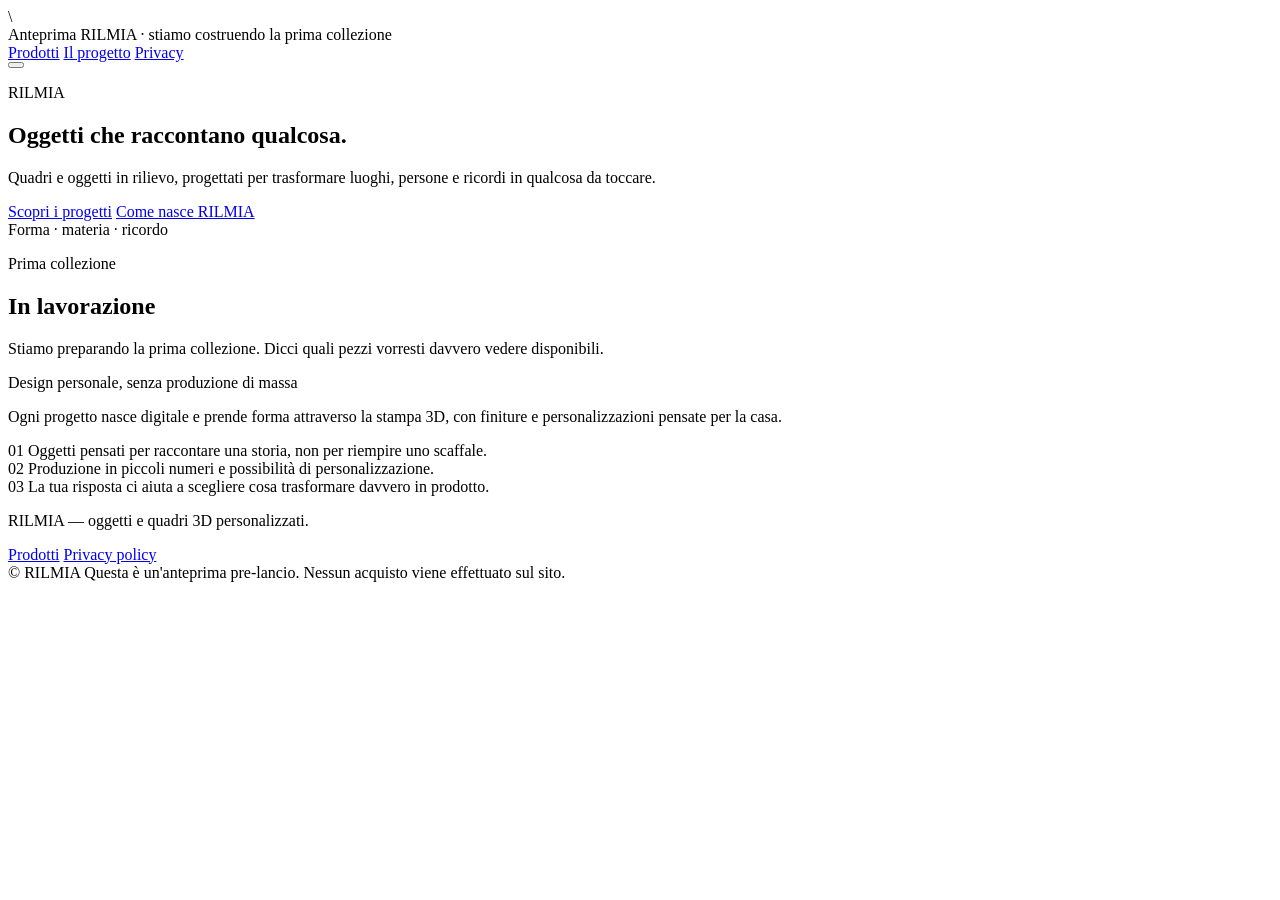
==== index.html @ 9c1d5484 "Add files via upload" ====
\
<!doctype html>
<html lang="it">
<head>
  <meta charset="utf-8">
  <meta name="viewport" content="width=device-width, initial-scale=1">
  <meta name="description" content="RILMIA crea quadri e oggetti 3D personalizzati per trasformare luoghi, persone e ricordi in forme da vivere.">
  <meta name="theme-color" content="#f4f1ec">
  <link rel="icon" type="image/png" href="assets/img/favicon.png">

  <title>RILMIA — Oggetti che raccontano qualcosa</title>

  <link rel="stylesheet" href="assets/css/style.css">
  <script src="assets/js/config.js" defer></script>
  <script src="assets/js/api.js" defer></script>
  <script src="assets/js/common.js" defer></script>
  <script src="assets/js/analytics.js" defer></script>
  <script src="assets/js/home.js" defer></script>
</head>
<body>
  <div class="announcement">
    Anteprima RILMIA · stiamo costruendo la prima collezione
  </div>

  <header class="site-header">
    <div class="site-header__inner">
      <a class="brand-link" href="index.html" aria-label="RILMIA, home"><span class="brand-lockup" aria-label="RILMIA">
          <span class="brand-symbol" aria-hidden="true"></span>
          <span class="brand-wordmark" aria-hidden="true"></span>
        </span></a>

      <nav class="desktop-nav" aria-label="Navigazione principale">
        <a href="#prodotti">Prodotti</a>
        <a href="#manifesto">Il progetto</a>
        <a href="privacy.html">Privacy</a>
      </nav>

      <button class="menu-toggle" type="button" data-menu-toggle
              aria-expanded="false" aria-label="Apri menu">
        <span></span>
      </button>
    </div>
  </header>

  <nav class="mobile-nav" data-mobile-nav hidden aria-label="Navigazione mobile">
    <div class="mobile-nav__inner">
      <a href="#prodotti">Prodotti</a>
      <a href="#manifesto">Il progetto</a>
      <a href="privacy.html">Privacy</a>
    </div>
  </nav>

  <main>
    <section class="hero">
      <div class="hero__grid">
        <div class="hero__copy">
          <p class="eyebrow" data-home-hero-eyebrow>RILMIA</p>
          <h1 data-home-hero-title>Oggetti che raccontano qualcosa.</h1>
          <p data-home-hero-text>
            Quadri e oggetti in rilievo, progettati per trasformare luoghi,
            persone e ricordi in qualcosa da toccare.
          </p>

          <div class="hero__actions">
            <a class="button button--dark" href="#prodotti">Scopri i progetti</a>
            <a class="button button--soft" href="#manifesto">Come nasce RILMIA</a>
          </div>
        </div>

        <div class="hero-art" aria-label="Identità visiva RILMIA">
          <div class="hero-brand" aria-label="Logo RILMIA">
            <span class="hero-brand__symbol brand-symbol" aria-hidden="true"></span>
            <span class="hero-brand__wordmark brand-wordmark" aria-hidden="true"></span>
          </div>
          <div class="hero-art__relief" aria-hidden="true">
            <span></span><span></span><span></span>
          </div>
          <span class="hero-art__tag">Forma · materia · ricordo</span>
        </div>
      </div>
    </section>

    <section class="section section--surface" id="prodotti">
      <div class="section-heading">
        <div>
          <p class="eyebrow">Prima collezione</p>
          <h2 data-home-products-title>In lavorazione</h2>
        </div>
        <p data-home-products-text>
          Stiamo preparando la prima collezione. Dicci quali pezzi vorresti
          davvero vedere disponibili.
        </p>
      </div>

      <div class="loading-grid" data-products-loading aria-label="Caricamento prodotti">
        <div class="skeleton"></div>
        <div class="skeleton"></div>
        <div class="skeleton"></div>
      </div>

      <div class="product-grid" data-products-grid></div>

      <div class="empty-state" data-products-empty hidden>
        <strong>I primi pezzi stanno prendendo forma.</strong>
        <span>Presto troverai qui i progetti RILMIA da valutare.</span>
      </div>
    </section>

    <section class="section" id="manifesto">
      <div class="about-grid">
        <div class="about-grid__lead">
          <p data-home-about-title>Design personale, senza produzione di massa</p>
        </div>

        <div class="about-grid__body">
          <p data-home-about-text>
            Ogni progetto nasce digitale e prende forma attraverso la stampa 3D,
            con finiture e personalizzazioni pensate per la casa.
          </p>

          <div class="about-points">
            <div class="about-point">
              <span class="about-point__number">01</span>
              <span>Oggetti pensati per raccontare una storia, non per riempire uno scaffale.</span>
            </div>
            <div class="about-point">
              <span class="about-point__number">02</span>
              <span>Produzione in piccoli numeri e possibilità di personalizzazione.</span>
            </div>
            <div class="about-point">
              <span class="about-point__number">03</span>
              <span>La tua risposta ci aiuta a scegliere cosa trasformare davvero in prodotto.</span>
            </div>
          </div>
        </div>
      </div>
    </section>
  </main>

  <footer class="site-footer">
    <div class="site-footer__grid">
      <div>
        <a class="brand-link" href="index.html"><span class="brand-lockup" aria-label="RILMIA">
          <span class="brand-symbol" aria-hidden="true"></span>
          <span class="brand-wordmark" aria-hidden="true"></span>
        </span></a>
        <p class="site-footer__text" data-home-footer-text>
          RILMIA — oggetti e quadri 3D personalizzati.
        </p>
      </div>

      <div class="footer-links">
        <a href="#prodotti">Prodotti</a>
        <a href="privacy.html">Privacy policy</a>
      </div>
    </div>

    <div class="footer-bottom">
      <span>© <span data-current-year></span> RILMIA</span>
      <span>Questa è un'anteprima pre-lancio. Nessun acquisto viene effettuato sul sito.</span>
    </div>
  </footer>

  <noscript>
    <div style="padding:20px;text-align:center">
      Per visualizzare i prodotti RILMIA è necessario abilitare JavaScript.
    </div>
  </noscript>
</body>
</html>
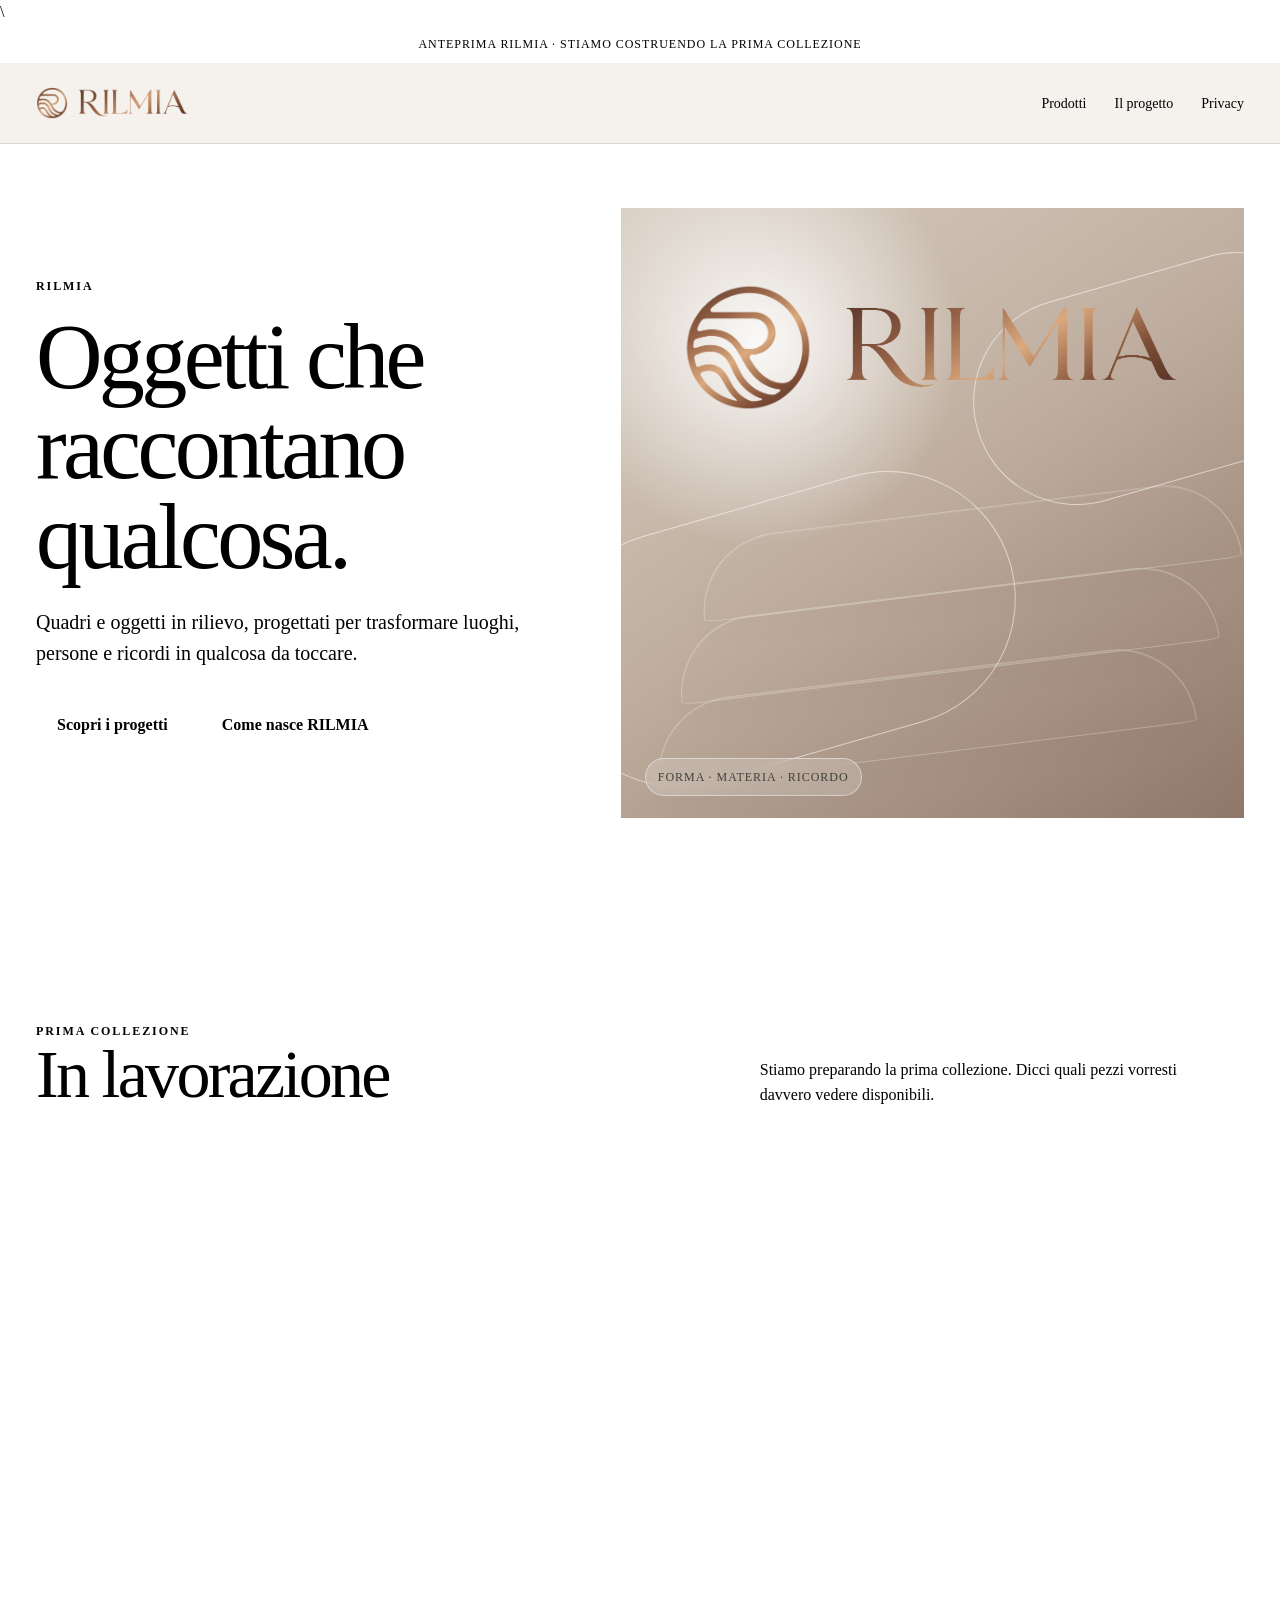
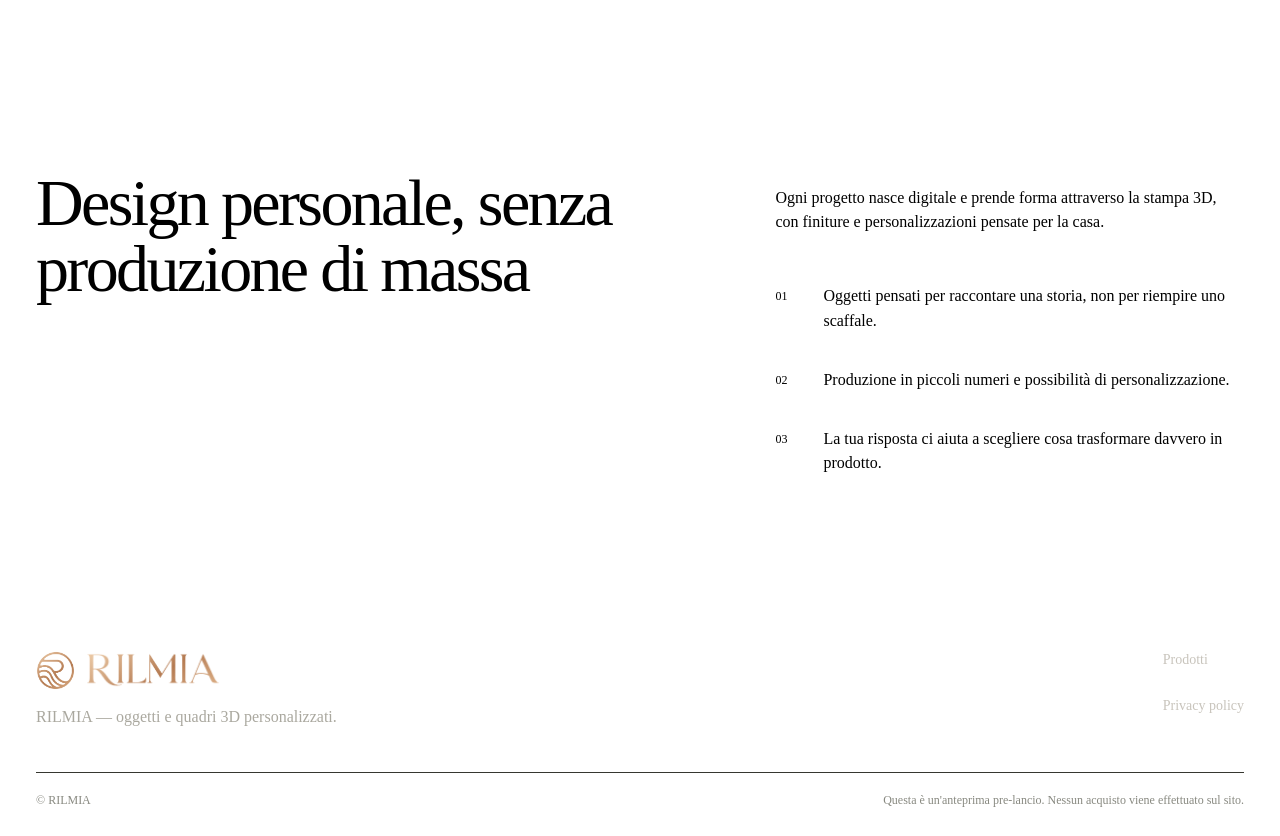
==== commit 129714b8: "Add files via upload" ====
--- a/index.html
+++ b/index.html
@@ -6,16 +6,16 @@
   <meta name="viewport" content="width=device-width, initial-scale=1">
   <meta name="description" content="RILMIA crea quadri e oggetti 3D personalizzati per trasformare luoghi, persone e ricordi in forme da vivere.">
   <meta name="theme-color" content="#f4f1ec">
-  <link rel="icon" type="image/png" href="assets/img/favicon.png">
+  <link rel="icon" type="image/png" href="favicon.png">
 
   <title>RILMIA — Oggetti che raccontano qualcosa</title>
 
-  <link rel="stylesheet" href="assets/css/style.css">
-  <script src="assets/js/config.js" defer></script>
-  <script src="assets/js/api.js" defer></script>
-  <script src="assets/js/common.js" defer></script>
-  <script src="assets/js/analytics.js" defer></script>
-  <script src="assets/js/home.js" defer></script>
+  <link rel="stylesheet" href="style.css">
+  <script src="config.js" defer></script>
+  <script src="api.js" defer></script>
+  <script src="common.js" defer></script>
+  <script src="analytics.js" defer></script>
+  <script src="home.js" defer></script>
 </head>
 <body>
   <div class="announcement">
--- a/style.css
+++ b/style.css
@@ -0,0 +1,1240 @@
+\
+:root {
+  --paper: #f4f1ec;
+  --paper-2: #ebe5dc;
+  --surface: #fbfaf7;
+  --ink: #1f201d;
+  --muted: #72736c;
+  --line: #d7d0c6;
+  --accent: #9a725e;
+  --accent-deep: #765443;
+  --olive: #6e7465;
+  --white: #ffffff;
+  --danger: #8a403c;
+  --success: #526b55;
+  --radius-sm: 14px;
+  --radius-md: 24px;
+  --radius-lg: 36px;
+  --shadow: 0 18px 50px rgba(31, 32, 29, .07);
+  --content: min(1320px, calc(100vw - 36px));
+  --sans: "Avenir Next", "Segoe UI", Helvetica, Arial, sans-serif;
+  --serif: Iowan Old Style, Baskerville, "Times New Roman", serif;
+}
+
+*,
+*::before,
+*::after {
+  box-sizing: border-box;
+}
+
+html {
+  scroll-behavior: smooth;
+}
+
+body {
+  margin: 0;
+  background: var(--paper);
+  color: var(--ink);
+  font-family: var(--sans);
+  font-size: 16px;
+  line-height: 1.55;
+  -webkit-font-smoothing: antialiased;
+}
+
+body.modal-open,
+body.menu-open {
+  overflow: hidden;
+}
+
+img {
+  display: block;
+  max-width: 100%;
+}
+
+a {
+  color: inherit;
+  text-decoration: none;
+}
+
+button,
+input {
+  font: inherit;
+}
+
+button,
+a {
+  -webkit-tap-highlight-color: transparent;
+}
+
+button:focus-visible,
+a:focus-visible,
+input:focus-visible {
+  outline: 2px solid var(--accent);
+  outline-offset: 3px;
+}
+
+[hidden] {
+  display: none !important;
+}
+
+.site-shell {
+  width: var(--content);
+  margin-inline: auto;
+}
+
+.announcement {
+  padding: 10px 18px;
+  border-bottom: 1px solid var(--line);
+  text-align: center;
+  color: var(--muted);
+  font-size: 12px;
+  letter-spacing: .08em;
+  text-transform: uppercase;
+}
+
+.site-header {
+  position: relative;
+  z-index: 20;
+  border-bottom: 1px solid rgba(215, 208, 198, .78);
+  background: rgba(244, 241, 236, .9);
+  backdrop-filter: blur(14px);
+}
+
+.site-header__inner {
+  width: var(--content);
+  min-height: 72px;
+  margin: 0 auto;
+  display: flex;
+  align-items: center;
+  justify-content: space-between;
+  gap: 24px;
+}
+
+.wordmark {
+  font-size: 18px;
+  font-weight: 700;
+  letter-spacing: .34em;
+  line-height: 1;
+}
+
+.desktop-nav {
+  display: none;
+  align-items: center;
+  gap: 28px;
+  color: var(--muted);
+  font-size: 14px;
+}
+
+.desktop-nav a:hover {
+  color: var(--ink);
+}
+
+.menu-toggle {
+  width: 44px;
+  height: 44px;
+  padding: 0;
+  border: 0;
+  background: transparent;
+  display: grid;
+  place-items: center;
+  cursor: pointer;
+}
+
+.menu-toggle span,
+.menu-toggle::before,
+.menu-toggle::after {
+  content: "";
+  width: 21px;
+  height: 1.5px;
+  background: var(--ink);
+  display: block;
+  transition: transform .2s ease;
+}
+
+.menu-toggle span {
+  margin: 5px 0;
+}
+
+.mobile-nav {
+  position: fixed;
+  inset: 72px 0 0;
+  z-index: 30;
+  padding: 28px 18px;
+  background: var(--paper);
+  border-top: 1px solid var(--line);
+}
+
+.mobile-nav__inner {
+  display: grid;
+  gap: 4px;
+}
+
+.mobile-nav a {
+  padding: 16px 0;
+  border-bottom: 1px solid var(--line);
+  font-family: var(--serif);
+  font-size: 30px;
+}
+
+.hero {
+  padding: 42px 0 74px;
+}
+
+.hero__grid {
+  width: var(--content);
+  margin: 0 auto;
+  display: grid;
+  gap: 36px;
+}
+
+.eyebrow {
+  margin: 0 0 16px;
+  color: var(--accent-deep);
+  font-size: 12px;
+  font-weight: 700;
+  letter-spacing: .16em;
+  text-transform: uppercase;
+}
+
+.hero h1,
+.section-heading h2,
+.product-info h1,
+.legal-page h1,
+.result-card h1 {
+  margin: 0;
+  font-family: var(--serif);
+  font-weight: 400;
+  letter-spacing: -.04em;
+  line-height: .98;
+}
+
+.hero h1 {
+  max-width: 9.5ch;
+  font-size: clamp(54px, 16vw, 94px);
+}
+
+.hero__copy {
+  max-width: 620px;
+}
+
+.hero__copy > p:not(.eyebrow) {
+  max-width: 52ch;
+  margin: 24px 0 0;
+  color: var(--muted);
+  font-size: clamp(17px, 2vw, 20px);
+}
+
+.hero__actions {
+  margin-top: 32px;
+  display: flex;
+  flex-wrap: wrap;
+  gap: 12px;
+}
+
+.button {
+  min-height: 48px;
+  padding: 12px 21px;
+  border: 1px solid var(--ink);
+  border-radius: 999px;
+  display: inline-flex;
+  align-items: center;
+  justify-content: center;
+  gap: 8px;
+  background: transparent;
+  color: var(--ink);
+  font-weight: 650;
+  cursor: pointer;
+  transition:
+    transform .18s ease,
+    background .18s ease,
+    color .18s ease,
+    border-color .18s ease;
+}
+
+.button:hover {
+  transform: translateY(-1px);
+}
+
+.button--dark {
+  background: var(--ink);
+  color: var(--paper);
+}
+
+.button--dark:hover {
+  background: #34352f;
+}
+
+.button--soft {
+  border-color: var(--line);
+  background: rgba(255,255,255,.35);
+}
+
+.button[disabled] {
+  opacity: .55;
+  cursor: wait;
+  transform: none;
+}
+
+.hero-art {
+  min-height: 410px;
+  position: relative;
+  overflow: hidden;
+  border-radius: var(--radius-lg);
+  background:
+    radial-gradient(circle at 22% 22%, rgba(255,255,255,.92), transparent 30%),
+    linear-gradient(145deg, #d7cdc1 0%, #bfae9f 47%, #8f7769 100%);
+}
+
+.hero-art::before,
+.hero-art::after {
+  content: "";
+  position: absolute;
+  border: 1px solid rgba(255,255,255,.55);
+  border-radius: 999px;
+  transform: rotate(-16deg);
+}
+
+.hero-art::before {
+  width: 76%;
+  height: 42%;
+  left: -12%;
+  bottom: 10%;
+}
+
+.hero-art::after {
+  width: 60%;
+  height: 34%;
+  right: -16%;
+  top: 11%;
+}
+
+
+.hero-art__tag {
+  position: absolute;
+  left: 24px;
+  bottom: 22px;
+  padding: 9px 12px;
+  border: 1px solid rgba(255,255,255,.45);
+  border-radius: 999px;
+  background: rgba(255,255,255,.18);
+  backdrop-filter: blur(8px);
+  color: rgba(31,32,29,.78);
+  font-size: 12px;
+  letter-spacing: .08em;
+  text-transform: uppercase;
+}
+
+.section {
+  padding: 76px 0;
+}
+
+.section--surface {
+  background: var(--surface);
+}
+
+.section-heading {
+  width: var(--content);
+  margin: 0 auto 34px;
+  display: grid;
+  gap: 16px;
+}
+
+.section-heading h2 {
+  max-width: 11ch;
+  font-size: clamp(42px, 11vw, 68px);
+}
+
+.section-heading p {
+  max-width: 58ch;
+  margin: 0;
+  color: var(--muted);
+}
+
+.product-grid {
+  width: var(--content);
+  margin: 0 auto;
+  display: grid;
+  gap: 34px;
+}
+
+.product-card {
+  min-width: 0;
+}
+
+.product-card__media {
+  aspect-ratio: 4 / 5;
+  position: relative;
+  overflow: hidden;
+  border-radius: var(--radius-md);
+  display: block;
+  background: var(--paper-2);
+}
+
+.product-card__media img,
+.product-card__image {
+  width: 100%;
+  height: 100%;
+  object-fit: cover;
+  transition: transform .55s cubic-bezier(.2,.75,.25,1);
+}
+
+.product-card:hover .product-card__media img {
+  transform: scale(1.025);
+}
+
+.product-status {
+  position: absolute;
+  left: 14px;
+  top: 14px;
+  padding: 8px 11px;
+  border-radius: 999px;
+  background: rgba(251,250,247,.9);
+  backdrop-filter: blur(8px);
+  font-size: 11px;
+  font-weight: 700;
+  letter-spacing: .08em;
+  text-transform: uppercase;
+}
+
+.product-card__content {
+  padding-top: 18px;
+}
+
+.product-card__content h3 {
+  margin: 3px 0 0;
+  font-family: var(--serif);
+  font-size: 30px;
+  font-weight: 400;
+  letter-spacing: -.025em;
+}
+
+.product-card__eyebrow {
+  margin: 0;
+  color: var(--muted);
+  font-size: 12px;
+  letter-spacing: .08em;
+  text-transform: uppercase;
+}
+
+.product-card__meta {
+  margin-top: 13px;
+  padding-top: 13px;
+  border-top: 1px solid var(--line);
+  display: flex;
+  align-items: center;
+  justify-content: space-between;
+  gap: 15px;
+  color: var(--muted);
+  font-size: 13px;
+}
+
+.arrow-link {
+  flex: 0 0 auto;
+  width: 38px;
+  height: 38px;
+  display: grid;
+  place-items: center;
+  border: 1px solid var(--line);
+  border-radius: 50%;
+  color: var(--ink);
+}
+
+.image-placeholder {
+  width: 100%;
+  height: 100%;
+  min-height: 260px;
+  display: grid;
+  place-items: center;
+  background:
+    linear-gradient(135deg, rgba(255,255,255,.5), transparent 42%),
+    radial-gradient(circle at 70% 25%, #dbd0c6, transparent 32%),
+    #c8b8aa;
+  color: rgba(31,32,29,.72);
+}
+
+.image-placeholder span {
+  font-size: 14px;
+  font-weight: 700;
+  letter-spacing: .35em;
+}
+
+.loading-grid,
+.empty-state {
+  width: var(--content);
+  margin: 0 auto;
+}
+
+.loading-grid {
+  display: grid;
+  gap: 22px;
+}
+
+.skeleton {
+  min-height: 420px;
+  border-radius: var(--radius-md);
+  background:
+    linear-gradient(90deg,
+      rgba(255,255,255,.12),
+      rgba(255,255,255,.58),
+      rgba(255,255,255,.12)
+    ),
+    var(--paper-2);
+  background-size: 220% 100%;
+  animation: shimmer 1.7s infinite linear;
+}
+
+@keyframes shimmer {
+  to { background-position: -220% 0; }
+}
+
+.empty-state {
+  padding: 42px 0 10px;
+  border-top: 1px solid var(--line);
+}
+
+.empty-state strong {
+  display: block;
+  font-family: var(--serif);
+  font-size: 30px;
+  font-weight: 400;
+}
+
+.empty-state span {
+  color: var(--muted);
+}
+
+.about-grid {
+  width: var(--content);
+  margin: 0 auto;
+  display: grid;
+  gap: 28px;
+}
+
+.about-grid__lead {
+  font-family: var(--serif);
+  font-size: clamp(38px, 10vw, 66px);
+  letter-spacing: -.04em;
+  line-height: 1;
+}
+
+.about-grid__lead p {
+  margin: 0;
+}
+
+.about-grid__body {
+  max-width: 58ch;
+  color: var(--muted);
+}
+
+.about-points {
+  margin-top: 32px;
+  display: grid;
+  gap: 0;
+  border-top: 1px solid var(--line);
+}
+
+.about-point {
+  padding: 17px 0;
+  border-bottom: 1px solid var(--line);
+  display: grid;
+  grid-template-columns: 36px 1fr;
+  gap: 12px;
+}
+
+.about-point__number {
+  color: var(--accent-deep);
+  font-size: 12px;
+  padding-top: 3px;
+}
+
+.site-footer {
+  padding: 52px 0 26px;
+  background: var(--ink);
+  color: #e8e3db;
+}
+
+.site-footer__grid {
+  width: var(--content);
+  margin: 0 auto;
+  display: grid;
+  gap: 38px;
+}
+
+.site-footer .wordmark {
+  font-size: 21px;
+}
+
+.site-footer__text {
+  max-width: 40ch;
+  margin: 14px 0 0;
+  color: #aaa89f;
+}
+
+.footer-links {
+  display: grid;
+  gap: 10px;
+  color: #c8c4bc;
+  font-size: 14px;
+}
+
+.footer-bottom {
+  width: var(--content);
+  margin: 42px auto 0;
+  padding-top: 18px;
+  border-top: 1px solid #363730;
+  display: flex;
+  flex-wrap: wrap;
+  justify-content: space-between;
+  gap: 10px 20px;
+  color: #888980;
+  font-size: 12px;
+}
+
+/* PRODUCT PAGE */
+.product-page {
+  padding: 34px 0 80px;
+}
+
+.product-layout {
+  width: var(--content);
+  margin: 0 auto;
+  display: grid;
+  gap: 34px;
+}
+
+.product-gallery__main {
+  aspect-ratio: 1 / 1.14;
+  overflow: hidden;
+  border-radius: var(--radius-md);
+  background: var(--paper-2);
+}
+
+.product-gallery__main img,
+.product-gallery__main-image,
+.product-gallery__main-placeholder {
+  width: 100%;
+  height: 100%;
+  object-fit: cover;
+}
+
+.product-gallery__thumbs {
+  margin-top: 10px;
+  display: grid;
+  grid-template-columns: repeat(5, 1fr);
+  gap: 8px;
+}
+
+.gallery-thumb {
+  aspect-ratio: 1;
+  padding: 0;
+  overflow: hidden;
+  border: 1px solid transparent;
+  border-radius: 10px;
+  background: transparent;
+  opacity: .64;
+  cursor: pointer;
+}
+
+.gallery-thumb.is-active {
+  opacity: 1;
+  border-color: var(--ink);
+}
+
+.gallery-thumb img {
+  width: 100%;
+  height: 100%;
+  object-fit: cover;
+}
+
+.product-info {
+  align-self: start;
+}
+
+.product-info__status {
+  display: inline-flex;
+  margin-bottom: 18px;
+  padding: 7px 11px;
+  border: 1px solid var(--line);
+  border-radius: 999px;
+  color: var(--accent-deep);
+  font-size: 11px;
+  font-weight: 700;
+  letter-spacing: .08em;
+  text-transform: uppercase;
+}
+
+.product-info h1 {
+  font-size: clamp(50px, 14vw, 82px);
+}
+
+.product-info__subtitle {
+  max-width: 46ch;
+  margin: 20px 0 0;
+  color: var(--muted);
+  font-size: 18px;
+}
+
+.product-info__price {
+  margin: 30px 0 0;
+  font-size: 17px;
+  font-weight: 700;
+}
+
+.product-info__price small {
+  display: block;
+  color: var(--muted);
+  font-size: 11px;
+  font-weight: 500;
+  letter-spacing: .08em;
+  text-transform: uppercase;
+}
+
+.product-info__cta {
+  width: 100%;
+  margin-top: 26px;
+}
+
+.product-details {
+  margin-top: 36px;
+  border-top: 1px solid var(--line);
+}
+
+.product-detail-row {
+  padding: 17px 0;
+  border-bottom: 1px solid var(--line);
+  display: grid;
+  grid-template-columns: 120px 1fr;
+  gap: 14px;
+  font-size: 14px;
+}
+
+.product-detail-row dt {
+  color: var(--muted);
+}
+
+.product-detail-row dd {
+  margin: 0;
+}
+
+.product-story {
+  width: var(--content);
+  margin: 62px auto 0;
+  padding-top: 42px;
+  border-top: 1px solid var(--line);
+  display: grid;
+  gap: 24px;
+}
+
+.product-story h2 {
+  margin: 0;
+  font-family: var(--serif);
+  font-size: clamp(38px, 9vw, 58px);
+  font-weight: 400;
+  letter-spacing: -.035em;
+  line-height: 1;
+}
+
+.product-story p {
+  max-width: 65ch;
+  margin: 0;
+  color: var(--muted);
+  white-space: pre-line;
+}
+
+/* MODAL */
+.modal {
+  position: fixed;
+  inset: 0;
+  z-index: 100;
+}
+
+.modal__backdrop {
+  position: absolute;
+  inset: 0;
+  background: rgba(23,24,21,.58);
+  backdrop-filter: blur(7px);
+}
+
+.modal__panel {
+  width: min(620px, calc(100vw - 24px));
+  max-height: calc(100vh - 24px);
+  overflow-y: auto;
+  position: absolute;
+  left: 50%;
+  bottom: 12px;
+  transform: translateX(-50%);
+  padding: 26px 20px 22px;
+  border-radius: 28px;
+  background: var(--surface);
+  box-shadow: 0 30px 90px rgba(0,0,0,.24);
+}
+
+.modal__close {
+  width: 40px;
+  height: 40px;
+  position: absolute;
+  right: 14px;
+  top: 14px;
+  border: 1px solid var(--line);
+  border-radius: 50%;
+  background: transparent;
+  cursor: pointer;
+}
+
+.modal h2 {
+  max-width: 11ch;
+  margin: 4px 48px 8px 0;
+  font-family: var(--serif);
+  font-size: 42px;
+  font-weight: 400;
+  letter-spacing: -.035em;
+  line-height: 1;
+}
+
+.modal__lead {
+  margin: 0 0 26px;
+  color: var(--muted);
+}
+
+.form-field {
+  display: grid;
+  gap: 8px;
+  margin-bottom: 17px;
+}
+
+.form-field label {
+  font-size: 13px;
+  font-weight: 650;
+}
+
+.form-field input[type="email"],
+.form-field input[type="number"] {
+  width: 100%;
+  min-height: 52px;
+  padding: 12px 14px;
+  border: 1px solid var(--line);
+  border-radius: 13px;
+  background: var(--white);
+  color: var(--ink);
+}
+
+.form-field input:focus {
+  border-color: var(--accent);
+  outline: none;
+  box-shadow: 0 0 0 3px rgba(154,114,94,.13);
+}
+
+.checkbox {
+  margin: 6px 0 22px;
+  display: grid;
+  grid-template-columns: 20px 1fr;
+  align-items: start;
+  gap: 10px;
+  color: var(--muted);
+  font-size: 12px;
+}
+
+.checkbox input {
+  width: 18px;
+  height: 18px;
+  margin: 1px 0 0;
+  accent-color: var(--ink);
+}
+
+.checkbox a {
+  text-decoration: underline;
+  text-underline-offset: 2px;
+}
+
+.form-status {
+  min-height: 22px;
+  margin: 0 0 10px;
+  color: var(--danger);
+  font-size: 13px;
+}
+
+.form-success {
+  padding: 24px 0 10px;
+}
+
+.form-success strong {
+  display: block;
+  font-family: var(--serif);
+  font-size: 36px;
+  font-weight: 400;
+}
+
+.form-success span {
+  color: var(--muted);
+}
+
+/* LEGAL / RESULT */
+.legal-page,
+.result-page {
+  min-height: calc(100vh - 73px);
+  padding: 58px 0 90px;
+}
+
+.legal-page__inner,
+.result-card {
+  width: min(850px, calc(100vw - 36px));
+  margin: 0 auto;
+}
+
+.legal-page h1,
+.result-card h1 {
+  font-size: clamp(48px, 12vw, 78px);
+}
+
+.legal-page__intro {
+  max-width: 60ch;
+  margin: 22px 0 46px;
+  color: var(--muted);
+}
+
+.legal-section {
+  padding: 26px 0;
+  border-top: 1px solid var(--line);
+}
+
+.legal-section h2 {
+  margin: 0 0 10px;
+  font-size: 17px;
+}
+
+.legal-section p,
+.legal-section li {
+  color: var(--muted);
+}
+
+.legal-section ul {
+  padding-left: 22px;
+}
+
+.result-card {
+  padding-top: 40px;
+}
+
+.result-mark {
+  width: 54px;
+  height: 54px;
+  margin-bottom: 24px;
+  display: grid;
+  place-items: center;
+  border: 1px solid var(--line);
+  border-radius: 50%;
+  font-family: var(--serif);
+  font-size: 28px;
+}
+
+.result-card p {
+  max-width: 48ch;
+  margin: 20px 0 28px;
+  color: var(--muted);
+}
+
+/* UTILITIES */
+.toast-host {
+  position: fixed;
+  z-index: 200;
+  right: 16px;
+  bottom: 16px;
+  display: grid;
+  gap: 8px;
+}
+
+.toast {
+  max-width: min(360px, calc(100vw - 32px));
+  padding: 13px 15px;
+  border: 1px solid var(--line);
+  border-radius: 13px;
+  background: var(--surface);
+  box-shadow: var(--shadow);
+  opacity: 0;
+  transform: translateY(8px);
+  transition: all .2s ease;
+}
+
+.toast.is-visible {
+  opacity: 1;
+  transform: none;
+}
+
+.reveal {
+  animation: reveal .6s both;
+  animation-delay: var(--delay, 0ms);
+}
+
+@keyframes reveal {
+  from {
+    opacity: 0;
+    transform: translateY(12px);
+  }
+}
+
+@media (prefers-reduced-motion: reduce) {
+  *,
+  *::before,
+  *::after {
+    scroll-behavior: auto !important;
+    animation-duration: .001ms !important;
+    animation-iteration-count: 1 !important;
+    transition-duration: .001ms !important;
+  }
+}
+
+@media (min-width: 720px) {
+  :root {
+    --content: min(1320px, calc(100vw - 72px));
+  }
+
+  .site-header__inner {
+    min-height: 80px;
+  }
+
+  .menu-toggle,
+  .mobile-nav {
+    display: none !important;
+  }
+
+  .desktop-nav {
+    display: flex;
+  }
+
+  .hero {
+    padding: 64px 0 100px;
+  }
+
+  .hero__grid {
+    grid-template-columns: minmax(0, .92fr) minmax(380px, 1.08fr);
+    align-items: center;
+    gap: 54px;
+  }
+
+  .hero-art {
+    min-height: 610px;
+  }
+
+  .section {
+    padding: 104px 0;
+  }
+
+  .section-heading {
+    grid-template-columns: minmax(0, .95fr) minmax(300px, .65fr);
+    align-items: end;
+  }
+
+  .product-grid,
+  .loading-grid {
+    grid-template-columns: repeat(2, minmax(0, 1fr));
+  }
+
+  .about-grid {
+    grid-template-columns: minmax(0, 1fr) minmax(320px, .7fr);
+    gap: 70px;
+  }
+
+  .site-footer__grid {
+    grid-template-columns: 1fr auto;
+  }
+
+  .product-layout {
+    grid-template-columns: minmax(0, 1.15fr) minmax(340px, .85fr);
+    gap: 64px;
+    align-items: start;
+  }
+
+  .product-info {
+    position: sticky;
+    top: 112px;
+  }
+
+  .product-story {
+    grid-template-columns: minmax(260px, .7fr) minmax(0, 1fr);
+  }
+
+  .modal__panel {
+    bottom: auto;
+    top: 50%;
+    transform: translate(-50%, -50%);
+    padding: 34px;
+  }
+}
+
+@media (min-width: 1080px) {
+  .product-grid,
+  .loading-grid {
+    grid-template-columns: repeat(3, minmax(0, 1fr));
+    gap: 30px;
+  }
+
+  .product-card__media {
+    aspect-ratio: 4 / 5.15;
+  }
+
+  .hero h1 {
+    font-size: clamp(72px, 7.2vw, 116px);
+  }
+}
+
+
+/* =========================================================
+   RILMIA — IDENTITÀ APPROVATA
+   simbolo + scritta separati, finitura rilievo/bronzo
+   ========================================================= */
+.brand-link {
+  display: inline-flex;
+  align-items: center;
+  min-width: 0;
+}
+
+.brand-lockup {
+  display: inline-flex;
+  align-items: center;
+  gap: 9px;
+  height: 34px;
+}
+
+.brand-symbol,
+.brand-wordmark {
+  display: block;
+  flex: 0 0 auto;
+  background:
+    linear-gradient(145deg, #553326 0%, #946044 31%, #d3a077 54%, #825039 77%, #492c21 100%);
+  filter:
+    drop-shadow(0 1px 0 rgba(255,255,255,.58))
+    drop-shadow(0 2px 2px rgba(65,37,25,.18));
+}
+
+.brand-symbol {
+  width: 32px;
+  height: 32px;
+  -webkit-mask: url("rilmia-symbol.png") center / contain no-repeat;
+  mask: url("rilmia-symbol.png") center / contain no-repeat;
+}
+
+.brand-wordmark {
+  width: 112px;
+  height: 30px;
+  -webkit-mask: url("rilmia-wordmark.png") center / contain no-repeat;
+  mask: url("rilmia-wordmark.png") center / contain no-repeat;
+}
+
+@supports not ((mask: url("")) or (-webkit-mask: url(""))) {
+  .brand-symbol {
+    background: transparent url("rilmia-symbol.png") center / contain no-repeat;
+  }
+  .brand-wordmark {
+    background: transparent url("rilmia-wordmark.png") center / contain no-repeat;
+  }
+}
+
+.site-footer .brand-lockup {
+  height: 42px;
+}
+
+.site-footer .brand-symbol {
+  width: 39px;
+  height: 39px;
+  background: linear-gradient(145deg, #f0d0ad, #b47a51 58%, #e0b58c);
+}
+
+.site-footer .brand-wordmark {
+  width: 138px;
+  height: 36px;
+  background: linear-gradient(145deg, #f0d0ad, #b47a51 58%, #e0b58c);
+}
+
+.hero-brand {
+  position: absolute;
+  z-index: 4;
+  left: clamp(24px, 5vw, 62px);
+  top: clamp(30px, 7vw, 74px);
+  right: clamp(24px, 5vw, 62px);
+  display: grid;
+  grid-template-columns: auto minmax(0, 1fr);
+  align-items: center;
+  gap: clamp(16px, 2.2vw, 30px);
+}
+
+.hero-brand .brand-symbol {
+  width: clamp(82px, 12vw, 130px);
+  height: clamp(82px, 12vw, 130px);
+  background:
+    linear-gradient(145deg, #513124 0%, #966247 29%, #dba97d 52%, #835139 76%, #482b20 100%);
+  filter:
+    drop-shadow(0 2px 0 rgba(255,255,255,.52))
+    drop-shadow(0 8px 9px rgba(69,39,25,.23));
+}
+
+.hero-brand .brand-wordmark {
+  width: min(100%, 380px);
+  height: clamp(70px, 9vw, 108px);
+  background:
+    linear-gradient(145deg, #513124 0%, #936046 29%, #dba97d 52%, #7e4d36 76%, #472a20 100%);
+  filter:
+    drop-shadow(0 2px 0 rgba(255,255,255,.52))
+    drop-shadow(0 8px 9px rgba(69,39,25,.22));
+}
+
+.hero-art__relief {
+  position: absolute;
+  inset: auto 5% 7% 8%;
+  height: 43%;
+  opacity: .44;
+  transform: rotate(-7deg);
+}
+
+.hero-art__relief span {
+  position: absolute;
+  left: 0;
+  right: 0;
+  height: 31%;
+  border: 1px solid rgba(255,255,255,.60);
+  border-radius: 999px 999px 42% 42%;
+  box-shadow:
+    inset 0 1px 0 rgba(255,255,255,.28),
+    0 13px 30px rgba(81,50,34,.07);
+}
+
+.hero-art__relief span:nth-child(1) { top: 0; transform: translateX(7%); }
+.hero-art__relief span:nth-child(2) { top: 30%; transform: translateX(1%); }
+.hero-art__relief span:nth-child(3) { top: 60%; transform: translateX(-5%); }
+
+.wordmark {
+  display: none;
+}
+
+@media (max-width: 420px) {
+  .brand-lockup {
+    gap: 7px;
+  }
+
+  .brand-symbol {
+    width: 29px;
+    height: 29px;
+  }
+
+  .brand-wordmark {
+    width: 99px;
+    height: 27px;
+  }
+
+  .hero-brand {
+    grid-template-columns: 72px minmax(0, 1fr);
+    gap: 12px;
+    left: 22px;
+    right: 22px;
+    top: 28px;
+  }
+
+  .hero-brand .brand-symbol {
+    width: 72px;
+    height: 72px;
+  }
+
+  .hero-brand .brand-wordmark {
+    width: 100%;
+    height: 62px;
+  }
+}
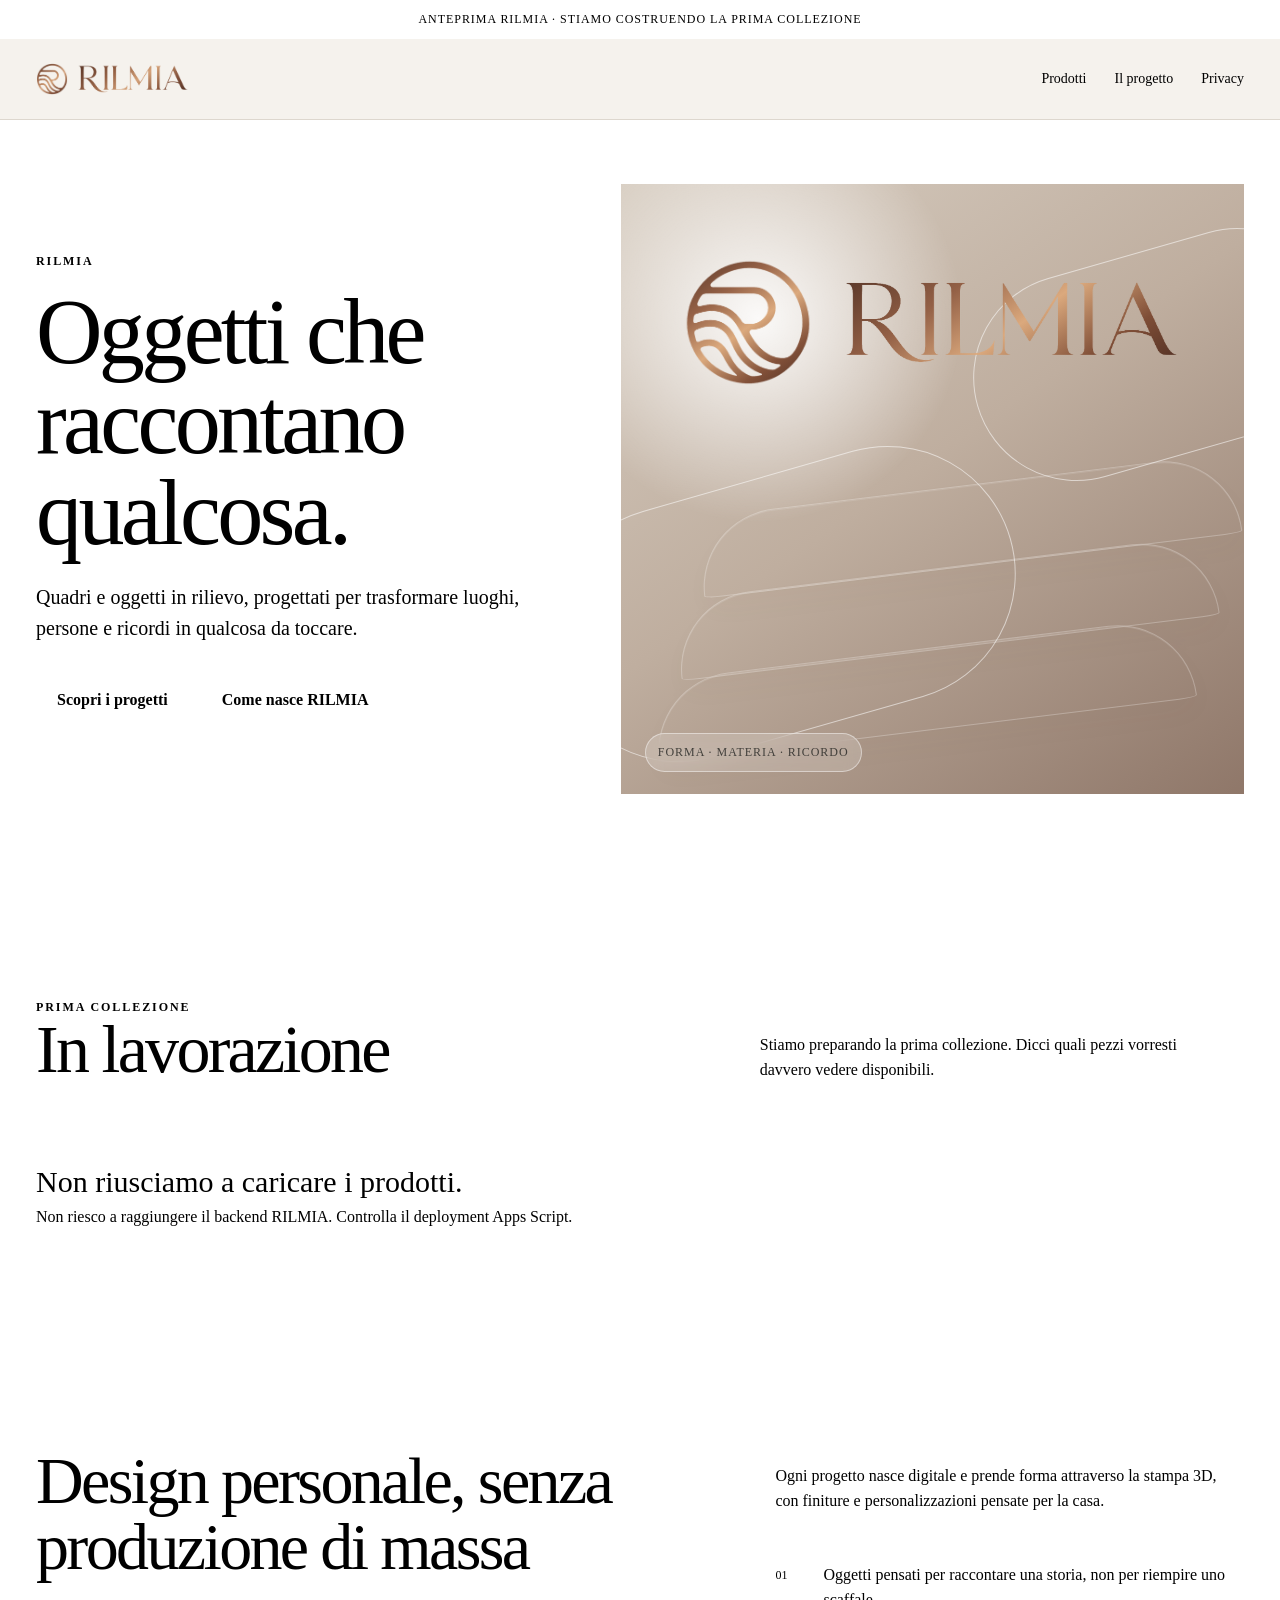
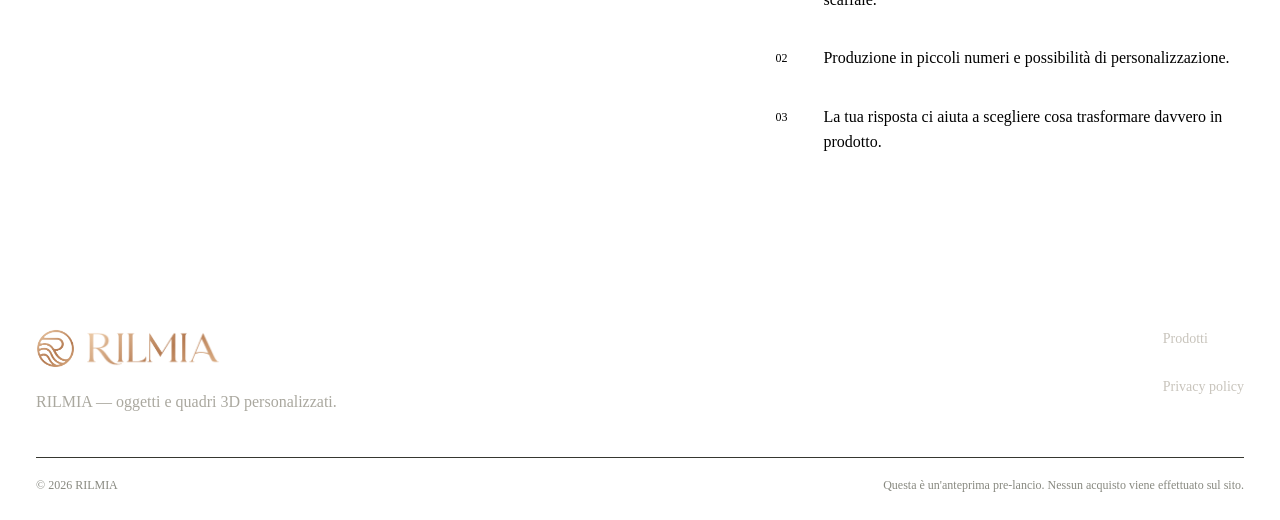
==== commit d6548398: "Update index.html" ====
--- a/index.html
+++ b/index.html
@@ -1,4 +1,3 @@
-\
 <!doctype html>
 <html lang="it">
 <head>
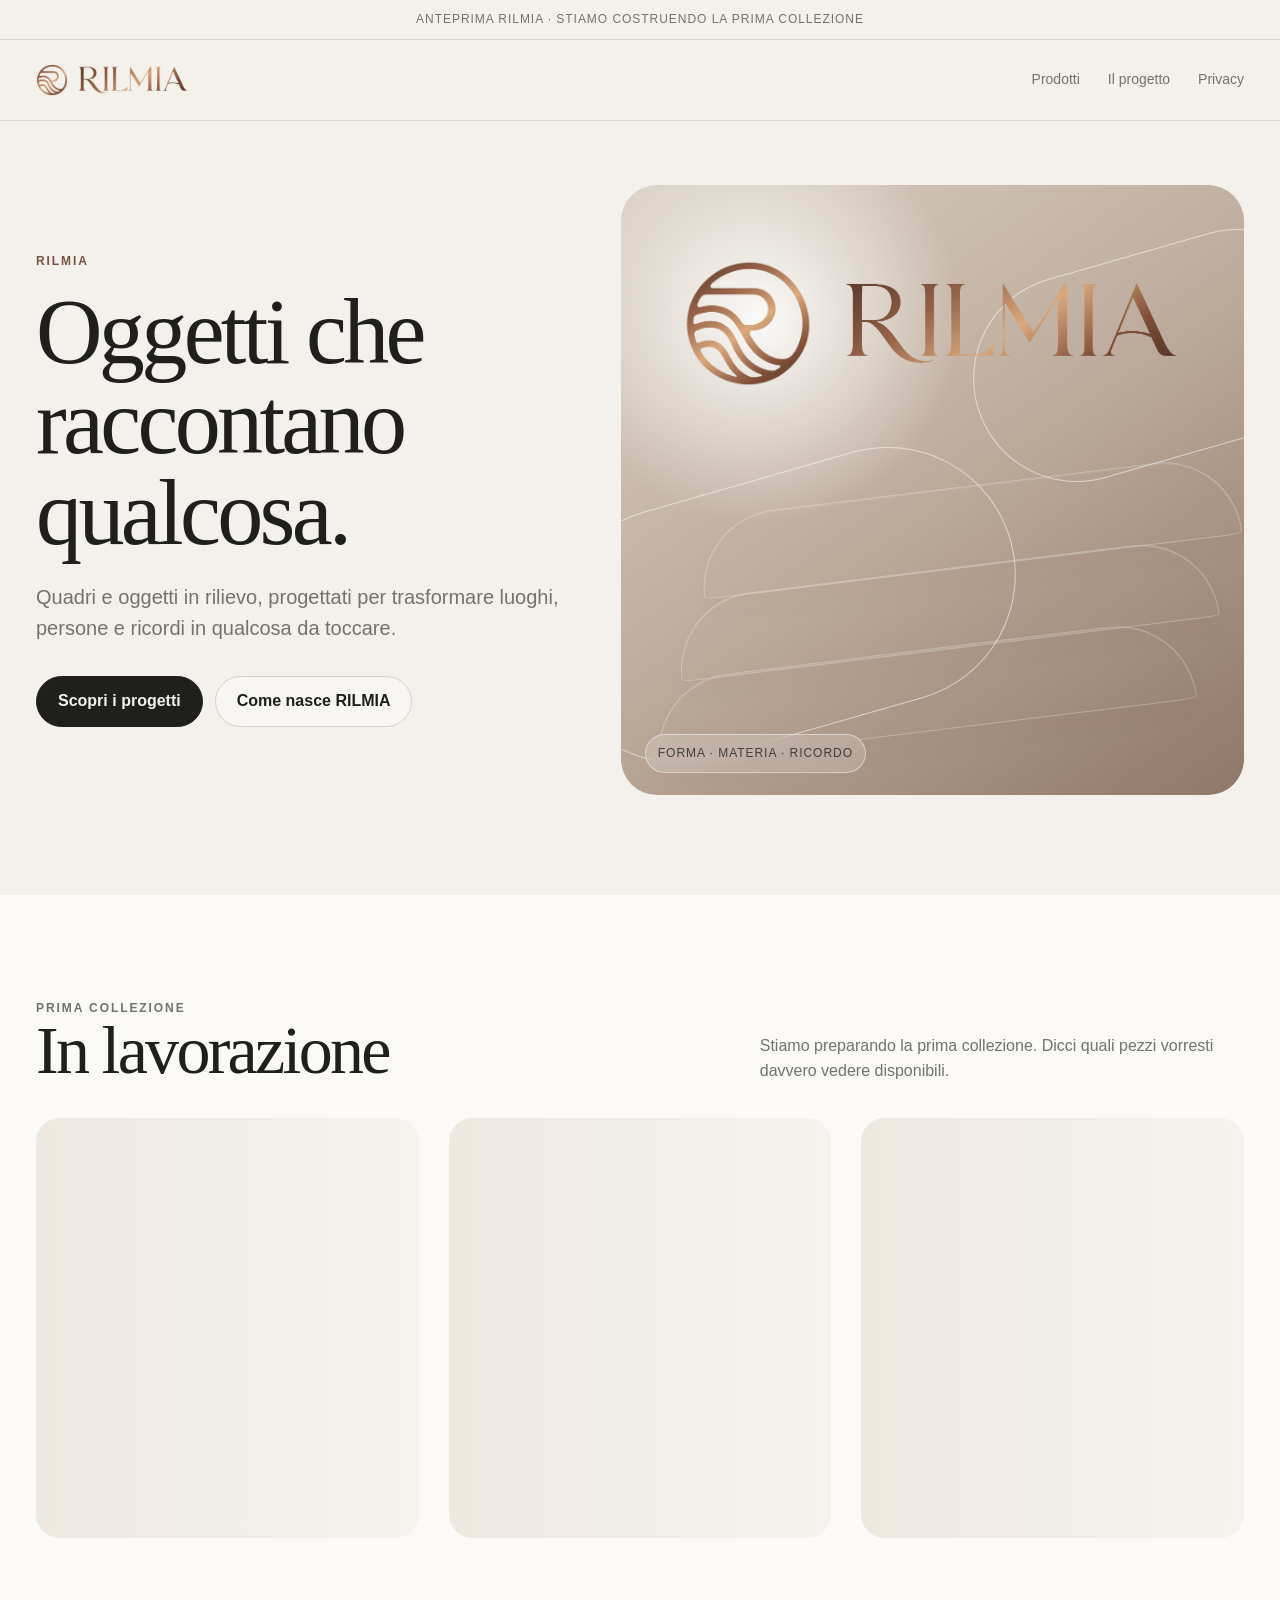
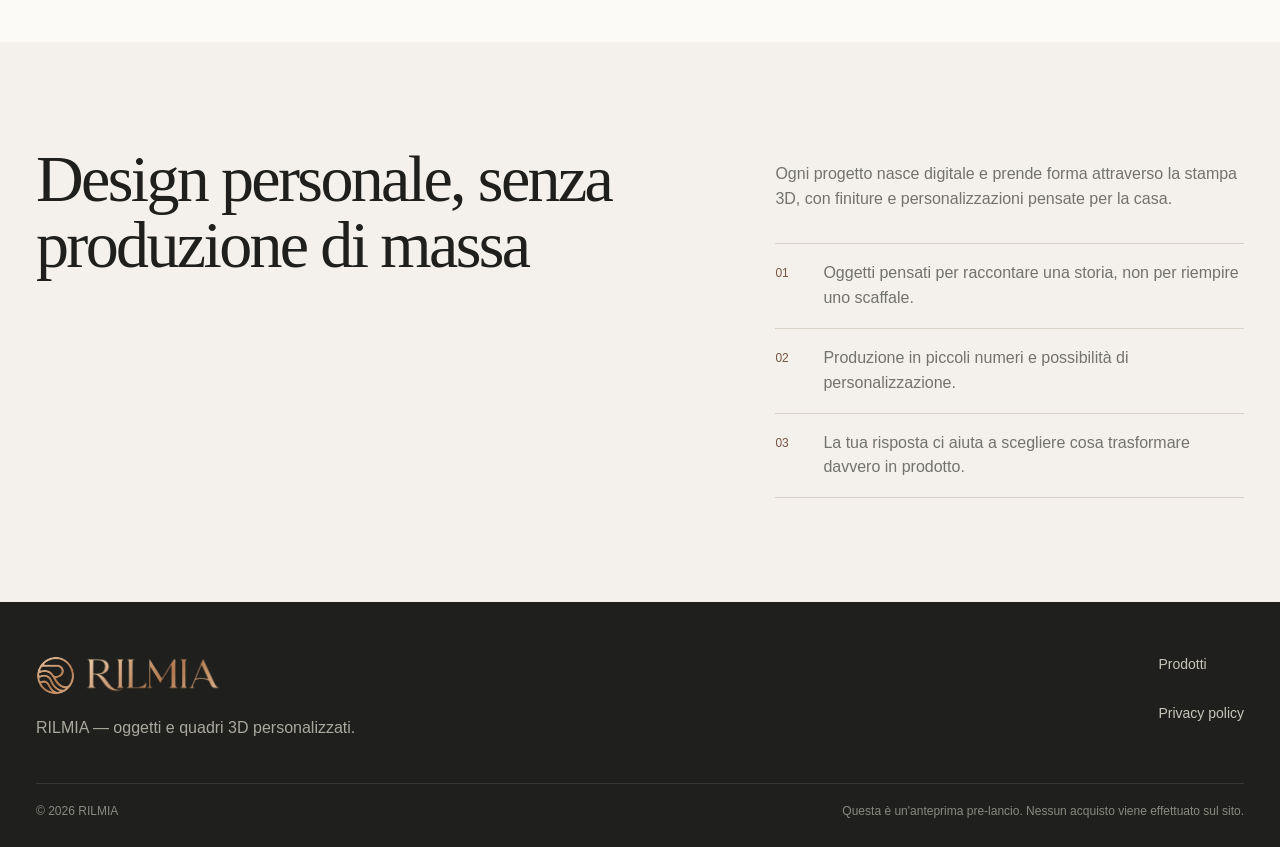
==== commit 18bce536: "Add files via upload" ====
--- a/index.html
+++ b/index.html
@@ -5,16 +5,1768 @@
   <meta name="viewport" content="width=device-width, initial-scale=1">
   <meta name="description" content="RILMIA crea quadri e oggetti 3D personalizzati per trasformare luoghi, persone e ricordi in forme da vivere.">
   <meta name="theme-color" content="#f4f1ec">
-  <link rel="icon" type="image/png" href="favicon.png">
-
-  <title>RILMIA — Oggetti che raccontano qualcosa</title>
-
-  <link rel="stylesheet" href="style.css">
-  <script src="config.js" defer></script>
-  <script src="api.js" defer></script>
-  <script src="common.js" defer></script>
-  <script src="analytics.js" defer></script>
-  <script src="home.js" defer></script>
+<title>RILMIA — Oggetti che raccontano qualcosa</title>
+
+
+
+
+  <link rel="icon" type="image/png" href="[data-uri]">
+  <style>
+:root {
+  --paper: #f4f1ec;
+  --paper-2: #ebe5dc;
+  --surface: #fbfaf7;
+  --ink: #1f201d;
+  --muted: #72736c;
+  --line: #d7d0c6;
+  --accent: #9a725e;
+  --accent-deep: #765443;
+  --olive: #6e7465;
+  --white: #ffffff;
+  --danger: #8a403c;
+  --success: #526b55;
+  --radius-sm: 14px;
+  --radius-md: 24px;
+  --radius-lg: 36px;
+  --shadow: 0 18px 50px rgba(31, 32, 29, .07);
+  --content: min(1320px, calc(100vw - 36px));
+  --sans: "Avenir Next", "Segoe UI", Helvetica, Arial, sans-serif;
+  --serif: Iowan Old Style, Baskerville, "Times New Roman", serif;
+}
+
+*,
+*::before,
+*::after {
+  box-sizing: border-box;
+}
+
+html {
+  scroll-behavior: smooth;
+}
+
+body {
+  margin: 0;
+  background: var(--paper);
+  color: var(--ink);
+  font-family: var(--sans);
+  font-size: 16px;
+  line-height: 1.55;
+  -webkit-font-smoothing: antialiased;
+}
+
+body.modal-open,
+body.menu-open {
+  overflow: hidden;
+}
+
+img {
+  display: block;
+  max-width: 100%;
+}
+
+a {
+  color: inherit;
+  text-decoration: none;
+}
+
+button,
+input {
+  font: inherit;
+}
+
+button,
+a {
+  -webkit-tap-highlight-color: transparent;
+}
+
+button:focus-visible,
+a:focus-visible,
+input:focus-visible {
+  outline: 2px solid var(--accent);
+  outline-offset: 3px;
+}
+
+[hidden] {
+  display: none !important;
+}
+
+.site-shell {
+  width: var(--content);
+  margin-inline: auto;
+}
+
+.announcement {
+  padding: 10px 18px;
+  border-bottom: 1px solid var(--line);
+  text-align: center;
+  color: var(--muted);
+  font-size: 12px;
+  letter-spacing: .08em;
+  text-transform: uppercase;
+}
+
+.site-header {
+  position: relative;
+  z-index: 20;
+  border-bottom: 1px solid rgba(215, 208, 198, .78);
+  background: rgba(244, 241, 236, .9);
+  backdrop-filter: blur(14px);
+}
+
+.site-header__inner {
+  width: var(--content);
+  min-height: 72px;
+  margin: 0 auto;
+  display: flex;
+  align-items: center;
+  justify-content: space-between;
+  gap: 24px;
+}
+
+.wordmark {
+  font-size: 18px;
+  font-weight: 700;
+  letter-spacing: .34em;
+  line-height: 1;
+}
+
+.desktop-nav {
+  display: none;
+  align-items: center;
+  gap: 28px;
+  color: var(--muted);
+  font-size: 14px;
+}
+
+.desktop-nav a:hover {
+  color: var(--ink);
+}
+
+.menu-toggle {
+  width: 44px;
+  height: 44px;
+  padding: 0;
+  border: 0;
+  background: transparent;
+  display: grid;
+  place-items: center;
+  cursor: pointer;
+}
+
+.menu-toggle span,
+.menu-toggle::before,
+.menu-toggle::after {
+  content: "";
+  width: 21px;
+  height: 1.5px;
+  background: var(--ink);
+  display: block;
+  transition: transform .2s ease;
+}
+
+.menu-toggle span {
+  margin: 5px 0;
+}
+
+.mobile-nav {
+  position: fixed;
+  inset: 72px 0 0;
+  z-index: 30;
+  padding: 28px 18px;
+  background: var(--paper);
+  border-top: 1px solid var(--line);
+}
+
+.mobile-nav__inner {
+  display: grid;
+  gap: 4px;
+}
+
+.mobile-nav a {
+  padding: 16px 0;
+  border-bottom: 1px solid var(--line);
+  font-family: var(--serif);
+  font-size: 30px;
+}
+
+.hero {
+  padding: 42px 0 74px;
+}
+
+.hero__grid {
+  width: var(--content);
+  margin: 0 auto;
+  display: grid;
+  gap: 36px;
+}
+
+.eyebrow {
+  margin: 0 0 16px;
+  color: var(--accent-deep);
+  font-size: 12px;
+  font-weight: 700;
+  letter-spacing: .16em;
+  text-transform: uppercase;
+}
+
+.hero h1,
+.section-heading h2,
+.product-info h1,
+.legal-page h1,
+.result-card h1 {
+  margin: 0;
+  font-family: var(--serif);
+  font-weight: 400;
+  letter-spacing: -.04em;
+  line-height: .98;
+}
+
+.hero h1 {
+  max-width: 9.5ch;
+  font-size: clamp(54px, 16vw, 94px);
+}
+
+.hero__copy {
+  max-width: 620px;
+}
+
+.hero__copy > p:not(.eyebrow) {
+  max-width: 52ch;
+  margin: 24px 0 0;
+  color: var(--muted);
+  font-size: clamp(17px, 2vw, 20px);
+}
+
+.hero__actions {
+  margin-top: 32px;
+  display: flex;
+  flex-wrap: wrap;
+  gap: 12px;
+}
+
+.button {
+  min-height: 48px;
+  padding: 12px 21px;
+  border: 1px solid var(--ink);
+  border-radius: 999px;
+  display: inline-flex;
+  align-items: center;
+  justify-content: center;
+  gap: 8px;
+  background: transparent;
+  color: var(--ink);
+  font-weight: 650;
+  cursor: pointer;
+  transition:
+    transform .18s ease,
+    background .18s ease,
+    color .18s ease,
+    border-color .18s ease;
+}
+
+.button:hover {
+  transform: translateY(-1px);
+}
+
+.button--dark {
+  background: var(--ink);
+  color: var(--paper);
+}
+
+.button--dark:hover {
+  background: #34352f;
+}
+
+.button--soft {
+  border-color: var(--line);
+  background: rgba(255,255,255,.35);
+}
+
+.button[disabled] {
+  opacity: .55;
+  cursor: wait;
+  transform: none;
+}
+
+.hero-art {
+  min-height: 410px;
+  position: relative;
+  overflow: hidden;
+  border-radius: var(--radius-lg);
+  background:
+    radial-gradient(circle at 22% 22%, rgba(255,255,255,.92), transparent 30%),
+    linear-gradient(145deg, #d7cdc1 0%, #bfae9f 47%, #8f7769 100%);
+}
+
+.hero-art::before,
+.hero-art::after {
+  content: "";
+  position: absolute;
+  border: 1px solid rgba(255,255,255,.55);
+  border-radius: 999px;
+  transform: rotate(-16deg);
+}
+
+.hero-art::before {
+  width: 76%;
+  height: 42%;
+  left: -12%;
+  bottom: 10%;
+}
+
+.hero-art::after {
+  width: 60%;
+  height: 34%;
+  right: -16%;
+  top: 11%;
+}
+
+
+.hero-art__tag {
+  position: absolute;
+  left: 24px;
+  bottom: 22px;
+  padding: 9px 12px;
+  border: 1px solid rgba(255,255,255,.45);
+  border-radius: 999px;
+  background: rgba(255,255,255,.18);
+  backdrop-filter: blur(8px);
+  color: rgba(31,32,29,.78);
+  font-size: 12px;
+  letter-spacing: .08em;
+  text-transform: uppercase;
+}
+
+.section {
+  padding: 76px 0;
+}
+
+.section--surface {
+  background: var(--surface);
+}
+
+.section-heading {
+  width: var(--content);
+  margin: 0 auto 34px;
+  display: grid;
+  gap: 16px;
+}
+
+.section-heading h2 {
+  max-width: 11ch;
+  font-size: clamp(42px, 11vw, 68px);
+}
+
+.section-heading p {
+  max-width: 58ch;
+  margin: 0;
+  color: var(--muted);
+}
+
+.product-grid {
+  width: var(--content);
+  margin: 0 auto;
+  display: grid;
+  gap: 34px;
+}
+
+.product-card {
+  min-width: 0;
+}
+
+.product-card__media {
+  aspect-ratio: 4 / 5;
+  position: relative;
+  overflow: hidden;
+  border-radius: var(--radius-md);
+  display: block;
+  background: var(--paper-2);
+}
+
+.product-card__media img,
+.product-card__image {
+  width: 100%;
+  height: 100%;
+  object-fit: cover;
+  transition: transform .55s cubic-bezier(.2,.75,.25,1);
+}
+
+.product-card:hover .product-card__media img {
+  transform: scale(1.025);
+}
+
+.product-status {
+  position: absolute;
+  left: 14px;
+  top: 14px;
+  padding: 8px 11px;
+  border-radius: 999px;
+  background: rgba(251,250,247,.9);
+  backdrop-filter: blur(8px);
+  font-size: 11px;
+  font-weight: 700;
+  letter-spacing: .08em;
+  text-transform: uppercase;
+}
+
+.product-card__content {
+  padding-top: 18px;
+}
+
+.product-card__content h3 {
+  margin: 3px 0 0;
+  font-family: var(--serif);
+  font-size: 30px;
+  font-weight: 400;
+  letter-spacing: -.025em;
+}
+
+.product-card__eyebrow {
+  margin: 0;
+  color: var(--muted);
+  font-size: 12px;
+  letter-spacing: .08em;
+  text-transform: uppercase;
+}
+
+.product-card__meta {
+  margin-top: 13px;
+  padding-top: 13px;
+  border-top: 1px solid var(--line);
+  display: flex;
+  align-items: center;
+  justify-content: space-between;
+  gap: 15px;
+  color: var(--muted);
+  font-size: 13px;
+}
+
+.arrow-link {
+  flex: 0 0 auto;
+  width: 38px;
+  height: 38px;
+  display: grid;
+  place-items: center;
+  border: 1px solid var(--line);
+  border-radius: 50%;
+  color: var(--ink);
+}
+
+.image-placeholder {
+  width: 100%;
+  height: 100%;
+  min-height: 260px;
+  display: grid;
+  place-items: center;
+  background:
+    linear-gradient(135deg, rgba(255,255,255,.5), transparent 42%),
+    radial-gradient(circle at 70% 25%, #dbd0c6, transparent 32%),
+    #c8b8aa;
+  color: rgba(31,32,29,.72);
+}
+
+.image-placeholder span {
+  font-size: 14px;
+  font-weight: 700;
+  letter-spacing: .35em;
+}
+
+.loading-grid,
+.empty-state {
+  width: var(--content);
+  margin: 0 auto;
+}
+
+.loading-grid {
+  display: grid;
+  gap: 22px;
+}
+
+.skeleton {
+  min-height: 420px;
+  border-radius: var(--radius-md);
+  background:
+    linear-gradient(90deg,
+      rgba(255,255,255,.12),
+      rgba(255,255,255,.58),
+      rgba(255,255,255,.12)
+    ),
+    var(--paper-2);
+  background-size: 220% 100%;
+  animation: shimmer 1.7s infinite linear;
+}
+
+@keyframes shimmer {
+  to { background-position: -220% 0; }
+}
+
+.empty-state {
+  padding: 42px 0 10px;
+  border-top: 1px solid var(--line);
+}
+
+.empty-state strong {
+  display: block;
+  font-family: var(--serif);
+  font-size: 30px;
+  font-weight: 400;
+}
+
+.empty-state span {
+  color: var(--muted);
+}
+
+.about-grid {
+  width: var(--content);
+  margin: 0 auto;
+  display: grid;
+  gap: 28px;
+}
+
+.about-grid__lead {
+  font-family: var(--serif);
+  font-size: clamp(38px, 10vw, 66px);
+  letter-spacing: -.04em;
+  line-height: 1;
+}
+
+.about-grid__lead p {
+  margin: 0;
+}
+
+.about-grid__body {
+  max-width: 58ch;
+  color: var(--muted);
+}
+
+.about-points {
+  margin-top: 32px;
+  display: grid;
+  gap: 0;
+  border-top: 1px solid var(--line);
+}
+
+.about-point {
+  padding: 17px 0;
+  border-bottom: 1px solid var(--line);
+  display: grid;
+  grid-template-columns: 36px 1fr;
+  gap: 12px;
+}
+
+.about-point__number {
+  color: var(--accent-deep);
+  font-size: 12px;
+  padding-top: 3px;
+}
+
+.site-footer {
+  padding: 52px 0 26px;
+  background: var(--ink);
+  color: #e8e3db;
+}
+
+.site-footer__grid {
+  width: var(--content);
+  margin: 0 auto;
+  display: grid;
+  gap: 38px;
+}
+
+.site-footer .wordmark {
+  font-size: 21px;
+}
+
+.site-footer__text {
+  max-width: 40ch;
+  margin: 14px 0 0;
+  color: #aaa89f;
+}
+
+.footer-links {
+  display: grid;
+  gap: 10px;
+  color: #c8c4bc;
+  font-size: 14px;
+}
+
+.footer-bottom {
+  width: var(--content);
+  margin: 42px auto 0;
+  padding-top: 18px;
+  border-top: 1px solid #363730;
+  display: flex;
+  flex-wrap: wrap;
+  justify-content: space-between;
+  gap: 10px 20px;
+  color: #888980;
+  font-size: 12px;
+}
+
+/* PRODUCT PAGE */
+.product-page {
+  padding: 34px 0 80px;
+}
+
+.product-layout {
+  width: var(--content);
+  margin: 0 auto;
+  display: grid;
+  gap: 34px;
+}
+
+.product-gallery__main {
+  aspect-ratio: 1 / 1.14;
+  overflow: hidden;
+  border-radius: var(--radius-md);
+  background: var(--paper-2);
+}
+
+.product-gallery__main img,
+.product-gallery__main-image,
+.product-gallery__main-placeholder {
+  width: 100%;
+  height: 100%;
+  object-fit: cover;
+}
+
+.product-gallery__thumbs {
+  margin-top: 10px;
+  display: grid;
+  grid-template-columns: repeat(5, 1fr);
+  gap: 8px;
+}
+
+.gallery-thumb {
+  aspect-ratio: 1;
+  padding: 0;
+  overflow: hidden;
+  border: 1px solid transparent;
+  border-radius: 10px;
+  background: transparent;
+  opacity: .64;
+  cursor: pointer;
+}
+
+.gallery-thumb.is-active {
+  opacity: 1;
+  border-color: var(--ink);
+}
+
+.gallery-thumb img {
+  width: 100%;
+  height: 100%;
+  object-fit: cover;
+}
+
+.product-info {
+  align-self: start;
+}
+
+.product-info__status {
+  display: inline-flex;
+  margin-bottom: 18px;
+  padding: 7px 11px;
+  border: 1px solid var(--line);
+  border-radius: 999px;
+  color: var(--accent-deep);
+  font-size: 11px;
+  font-weight: 700;
+  letter-spacing: .08em;
+  text-transform: uppercase;
+}
+
+.product-info h1 {
+  font-size: clamp(50px, 14vw, 82px);
+}
+
+.product-info__subtitle {
+  max-width: 46ch;
+  margin: 20px 0 0;
+  color: var(--muted);
+  font-size: 18px;
+}
+
+.product-info__price {
+  margin: 30px 0 0;
+  font-size: 17px;
+  font-weight: 700;
+}
+
+.product-info__price small {
+  display: block;
+  color: var(--muted);
+  font-size: 11px;
+  font-weight: 500;
+  letter-spacing: .08em;
+  text-transform: uppercase;
+}
+
+.product-info__cta {
+  width: 100%;
+  margin-top: 26px;
+}
+
+.product-details {
+  margin-top: 36px;
+  border-top: 1px solid var(--line);
+}
+
+.product-detail-row {
+  padding: 17px 0;
+  border-bottom: 1px solid var(--line);
+  display: grid;
+  grid-template-columns: 120px 1fr;
+  gap: 14px;
+  font-size: 14px;
+}
+
+.product-detail-row dt {
+  color: var(--muted);
+}
+
+.product-detail-row dd {
+  margin: 0;
+}
+
+.product-story {
+  width: var(--content);
+  margin: 62px auto 0;
+  padding-top: 42px;
+  border-top: 1px solid var(--line);
+  display: grid;
+  gap: 24px;
+}
+
+.product-story h2 {
+  margin: 0;
+  font-family: var(--serif);
+  font-size: clamp(38px, 9vw, 58px);
+  font-weight: 400;
+  letter-spacing: -.035em;
+  line-height: 1;
+}
+
+.product-story p {
+  max-width: 65ch;
+  margin: 0;
+  color: var(--muted);
+  white-space: pre-line;
+}
+
+/* MODAL */
+.modal {
+  position: fixed;
+  inset: 0;
+  z-index: 100;
+}
+
+.modal__backdrop {
+  position: absolute;
+  inset: 0;
+  background: rgba(23,24,21,.58);
+  backdrop-filter: blur(7px);
+}
+
+.modal__panel {
+  width: min(620px, calc(100vw - 24px));
+  max-height: calc(100vh - 24px);
+  overflow-y: auto;
+  position: absolute;
+  left: 50%;
+  bottom: 12px;
+  transform: translateX(-50%);
+  padding: 26px 20px 22px;
+  border-radius: 28px;
+  background: var(--surface);
+  box-shadow: 0 30px 90px rgba(0,0,0,.24);
+}
+
+.modal__close {
+  width: 40px;
+  height: 40px;
+  position: absolute;
+  right: 14px;
+  top: 14px;
+  border: 1px solid var(--line);
+  border-radius: 50%;
+  background: transparent;
+  cursor: pointer;
+}
+
+.modal h2 {
+  max-width: 11ch;
+  margin: 4px 48px 8px 0;
+  font-family: var(--serif);
+  font-size: 42px;
+  font-weight: 400;
+  letter-spacing: -.035em;
+  line-height: 1;
+}
+
+.modal__lead {
+  margin: 0 0 26px;
+  color: var(--muted);
+}
+
+.form-field {
+  display: grid;
+  gap: 8px;
+  margin-bottom: 17px;
+}
+
+.form-field label {
+  font-size: 13px;
+  font-weight: 650;
+}
+
+.form-field input[type="email"],
+.form-field input[type="number"] {
+  width: 100%;
+  min-height: 52px;
+  padding: 12px 14px;
+  border: 1px solid var(--line);
+  border-radius: 13px;
+  background: var(--white);
+  color: var(--ink);
+}
+
+.form-field input:focus {
+  border-color: var(--accent);
+  outline: none;
+  box-shadow: 0 0 0 3px rgba(154,114,94,.13);
+}
+
+.checkbox {
+  margin: 6px 0 22px;
+  display: grid;
+  grid-template-columns: 20px 1fr;
+  align-items: start;
+  gap: 10px;
+  color: var(--muted);
+  font-size: 12px;
+}
+
+.checkbox input {
+  width: 18px;
+  height: 18px;
+  margin: 1px 0 0;
+  accent-color: var(--ink);
+}
+
+.checkbox a {
+  text-decoration: underline;
+  text-underline-offset: 2px;
+}
+
+.form-status {
+  min-height: 22px;
+  margin: 0 0 10px;
+  color: var(--danger);
+  font-size: 13px;
+}
+
+.form-success {
+  padding: 24px 0 10px;
+}
+
+.form-success strong {
+  display: block;
+  font-family: var(--serif);
+  font-size: 36px;
+  font-weight: 400;
+}
+
+.form-success span {
+  color: var(--muted);
+}
+
+/* LEGAL / RESULT */
+.legal-page,
+.result-page {
+  min-height: calc(100vh - 73px);
+  padding: 58px 0 90px;
+}
+
+.legal-page__inner,
+.result-card {
+  width: min(850px, calc(100vw - 36px));
+  margin: 0 auto;
+}
+
+.legal-page h1,
+.result-card h1 {
+  font-size: clamp(48px, 12vw, 78px);
+}
+
+.legal-page__intro {
+  max-width: 60ch;
+  margin: 22px 0 46px;
+  color: var(--muted);
+}
+
+.legal-section {
+  padding: 26px 0;
+  border-top: 1px solid var(--line);
+}
+
+.legal-section h2 {
+  margin: 0 0 10px;
+  font-size: 17px;
+}
+
+.legal-section p,
+.legal-section li {
+  color: var(--muted);
+}
+
+.legal-section ul {
+  padding-left: 22px;
+}
+
+.result-card {
+  padding-top: 40px;
+}
+
+.result-mark {
+  width: 54px;
+  height: 54px;
+  margin-bottom: 24px;
+  display: grid;
+  place-items: center;
+  border: 1px solid var(--line);
+  border-radius: 50%;
+  font-family: var(--serif);
+  font-size: 28px;
+}
+
+.result-card p {
+  max-width: 48ch;
+  margin: 20px 0 28px;
+  color: var(--muted);
+}
+
+/* UTILITIES */
+.toast-host {
+  position: fixed;
+  z-index: 200;
+  right: 16px;
+  bottom: 16px;
+  display: grid;
+  gap: 8px;
+}
+
+.toast {
+  max-width: min(360px, calc(100vw - 32px));
+  padding: 13px 15px;
+  border: 1px solid var(--line);
+  border-radius: 13px;
+  background: var(--surface);
+  box-shadow: var(--shadow);
+  opacity: 0;
+  transform: translateY(8px);
+  transition: all .2s ease;
+}
+
+.toast.is-visible {
+  opacity: 1;
+  transform: none;
+}
+
+.reveal {
+  animation: reveal .6s both;
+  animation-delay: var(--delay, 0ms);
+}
+
+@keyframes reveal {
+  from {
+    opacity: 0;
+    transform: translateY(12px);
+  }
+}
+
+@media (prefers-reduced-motion: reduce) {
+  *,
+  *::before,
+  *::after {
+    scroll-behavior: auto !important;
+    animation-duration: .001ms !important;
+    animation-iteration-count: 1 !important;
+    transition-duration: .001ms !important;
+  }
+}
+
+@media (min-width: 720px) {
+  :root {
+    --content: min(1320px, calc(100vw - 72px));
+  }
+
+  .site-header__inner {
+    min-height: 80px;
+  }
+
+  .menu-toggle,
+  .mobile-nav {
+    display: none !important;
+  }
+
+  .desktop-nav {
+    display: flex;
+  }
+
+  .hero {
+    padding: 64px 0 100px;
+  }
+
+  .hero__grid {
+    grid-template-columns: minmax(0, .92fr) minmax(380px, 1.08fr);
+    align-items: center;
+    gap: 54px;
+  }
+
+  .hero-art {
+    min-height: 610px;
+  }
+
+  .section {
+    padding: 104px 0;
+  }
+
+  .section-heading {
+    grid-template-columns: minmax(0, .95fr) minmax(300px, .65fr);
+    align-items: end;
+  }
+
+  .product-grid,
+  .loading-grid {
+    grid-template-columns: repeat(2, minmax(0, 1fr));
+  }
+
+  .about-grid {
+    grid-template-columns: minmax(0, 1fr) minmax(320px, .7fr);
+    gap: 70px;
+  }
+
+  .site-footer__grid {
+    grid-template-columns: 1fr auto;
+  }
+
+  .product-layout {
+    grid-template-columns: minmax(0, 1.15fr) minmax(340px, .85fr);
+    gap: 64px;
+    align-items: start;
+  }
+
+  .product-info {
+    position: sticky;
+    top: 112px;
+  }
+
+  .product-story {
+    grid-template-columns: minmax(260px, .7fr) minmax(0, 1fr);
+  }
+
+  .modal__panel {
+    bottom: auto;
+    top: 50%;
+    transform: translate(-50%, -50%);
+    padding: 34px;
+  }
+}
+
+@media (min-width: 1080px) {
+  .product-grid,
+  .loading-grid {
+    grid-template-columns: repeat(3, minmax(0, 1fr));
+    gap: 30px;
+  }
+
+  .product-card__media {
+    aspect-ratio: 4 / 5.15;
+  }
+
+  .hero h1 {
+    font-size: clamp(72px, 7.2vw, 116px);
+  }
+}
+
+
+/* =========================================================
+   RILMIA — IDENTITÀ APPROVATA
+   simbolo + scritta separati, finitura rilievo/bronzo
+   ========================================================= */
+.brand-link {
+  display: inline-flex;
+  align-items: center;
+  min-width: 0;
+}
+
+.brand-lockup {
+  display: inline-flex;
+  align-items: center;
+  gap: 9px;
+  height: 34px;
+}
+
+.brand-symbol,
+.brand-wordmark {
+  display: block;
+  flex: 0 0 auto;
+  background:
+    linear-gradient(145deg, #553326 0%, #946044 31%, #d3a077 54%, #825039 77%, #492c21 100%);
+  filter:
+    drop-shadow(0 1px 0 rgba(255,255,255,.58))
+    drop-shadow(0 2px 2px rgba(65,37,25,.18));
+}
+
+.brand-symbol {
+  width: 32px;
+  height: 32px;
+  -webkit-mask: url("[data-uri]") center / contain no-repeat;
+  mask: url("[data-uri]") center / contain no-repeat;
+}
+
+.brand-wordmark {
+  width: 112px;
+  height: 30px;
+  -webkit-mask: url("[data-uri]") center / contain no-repeat;
+  mask: url("[data-uri]") center / contain no-repeat;
+}
+
+@supports not ((mask: url("")) or (-webkit-mask: url(""))) {
+  .brand-symbol {
+    background: transparent url("[data-uri]") center / contain no-repeat;
+  }
+  .brand-wordmark {
+    background: transparent url("[data-uri]") center / contain no-repeat;
+  }
+}
+
+.site-footer .brand-lockup {
+  height: 42px;
+}
+
+.site-footer .brand-symbol {
+  width: 39px;
+  height: 39px;
+  background: linear-gradient(145deg, #f0d0ad, #b47a51 58%, #e0b58c);
+}
+
+.site-footer .brand-wordmark {
+  width: 138px;
+  height: 36px;
+  background: linear-gradient(145deg, #f0d0ad, #b47a51 58%, #e0b58c);
+}
+
+.hero-brand {
+  position: absolute;
+  z-index: 4;
+  left: clamp(24px, 5vw, 62px);
+  top: clamp(30px, 7vw, 74px);
+  right: clamp(24px, 5vw, 62px);
+  display: grid;
+  grid-template-columns: auto minmax(0, 1fr);
+  align-items: center;
+  gap: clamp(16px, 2.2vw, 30px);
+}
+
+.hero-brand .brand-symbol {
+  width: clamp(82px, 12vw, 130px);
+  height: clamp(82px, 12vw, 130px);
+  background:
+    linear-gradient(145deg, #513124 0%, #966247 29%, #dba97d 52%, #835139 76%, #482b20 100%);
+  filter:
+    drop-shadow(0 2px 0 rgba(255,255,255,.52))
+    drop-shadow(0 8px 9px rgba(69,39,25,.23));
+}
+
+.hero-brand .brand-wordmark {
+  width: min(100%, 380px);
+  height: clamp(70px, 9vw, 108px);
+  background:
+    linear-gradient(145deg, #513124 0%, #936046 29%, #dba97d 52%, #7e4d36 76%, #472a20 100%);
+  filter:
+    drop-shadow(0 2px 0 rgba(255,255,255,.52))
+    drop-shadow(0 8px 9px rgba(69,39,25,.22));
+}
+
+.hero-art__relief {
+  position: absolute;
+  inset: auto 5% 7% 8%;
+  height: 43%;
+  opacity: .44;
+  transform: rotate(-7deg);
+}
+
+.hero-art__relief span {
+  position: absolute;
+  left: 0;
+  right: 0;
+  height: 31%;
+  border: 1px solid rgba(255,255,255,.60);
+  border-radius: 999px 999px 42% 42%;
+  box-shadow:
+    inset 0 1px 0 rgba(255,255,255,.28),
+    0 13px 30px rgba(81,50,34,.07);
+}
+
+.hero-art__relief span:nth-child(1) { top: 0; transform: translateX(7%); }
+.hero-art__relief span:nth-child(2) { top: 30%; transform: translateX(1%); }
+.hero-art__relief span:nth-child(3) { top: 60%; transform: translateX(-5%); }
+
+.wordmark {
+  display: none;
+}
+
+@media (max-width: 420px) {
+  .brand-lockup {
+    gap: 7px;
+  }
+
+  .brand-symbol {
+    width: 29px;
+    height: 29px;
+  }
+
+  .brand-wordmark {
+    width: 99px;
+    height: 27px;
+  }
+
+  .hero-brand {
+    grid-template-columns: 72px minmax(0, 1fr);
+    gap: 12px;
+    left: 22px;
+    right: 22px;
+    top: 28px;
+  }
+
+  .hero-brand .brand-symbol {
+    width: 72px;
+    height: 72px;
+  }
+
+  .hero-brand .brand-wordmark {
+    width: 100%;
+    height: 62px;
+  }
+}
+
+</style>
+  <script>
+window.RILMIA_CONFIG = Object.freeze({
+  API_URL: "https://script.google.com/macros/s/AKfycbxsMFN6wtDQnZLeILydhGnTCQIdBZ5mix4perwW59-XrvgP5bIa4fxM4Z-cCzrNdbBt/exec",
+  BRIDGE_URL: "https://script.google.com/macros/s/AKfycbxsMFN6wtDQnZLeILydhGnTCQIdBZ5mix4perwW59-XrvgP5bIa4fxM4Z-cCzrNdbBt/exec?bridge=1",
+  API_TIMEOUT_MS: 20000,
+
+  BRAND_NAME: "RILMIA",
+  PRIVACY_EMAIL: "privacy@rilmia.it",
+
+  // Cambia questi valori quando avrai dominio/social definitivi.
+  INSTAGRAM_URL: "",
+  SITE_URL: "",
+
+  PRODUCT_PAGE: "prodotto.html",
+  PRIVACY_PAGE: "privacy.html",
+  UNSUBSCRIBE_PAGE: "unsubscribe.html"
+});
+
+</script>
+<script>
+(() => {
+  "use strict";
+
+  const cfg = window.RILMIA_CONFIG;
+  if (!cfg) throw new Error("RILMIA_CONFIG non caricato.");
+
+  const PUBLIC_READ_ACTIONS = new Set([
+    "getHome",
+    "getProducts",
+    "getProduct"
+  ]);
+
+  let bridgeFrame = null;
+  let bridgeReady = null;
+  const pending = new Map();
+
+  function createRequestId() {
+    if (window.crypto && crypto.randomUUID) return crypto.randomUUID();
+    return "req_" + Date.now() + "_" + Math.random().toString(36).slice(2);
+  }
+
+  function jsonp(action, payload = {}) {
+    return new Promise((resolve, reject) => {
+      const callbackName =
+        "__rilmia_jsonp_" +
+        Date.now() +
+        "_" +
+        Math.random().toString(36).slice(2);
+
+      const params = new URLSearchParams();
+      params.set("action", action);
+      params.set("callback", callbackName);
+
+      Object.entries(payload || {}).forEach(([key, value]) => {
+        if (value === undefined || value === null || value === "") return;
+        if (typeof value === "object") {
+          params.set(key, JSON.stringify(value));
+        } else {
+          params.set(key, String(value));
+        }
+      });
+
+      const script = document.createElement("script");
+      const separator = cfg.API_URL.includes("?") ? "&" : "?";
+      script.src = cfg.API_URL + separator + params.toString();
+      script.async = true;
+
+      const cleanup = () => {
+        window.clearTimeout(timer);
+        try { delete window[callbackName]; } catch (_) {}
+        script.remove();
+      };
+
+      const timer = window.setTimeout(() => {
+        cleanup();
+        reject(
+          new Error(
+            "Il backend RILMIA non ha risposto. Controlla che la Web App Apps Script sia pubblicata per 'Chiunque'."
+          )
+        );
+      }, cfg.API_TIMEOUT_MS);
+
+      window[callbackName] = result => {
+        cleanup();
+
+        if (!result) {
+          reject(new Error("Risposta vuota dal backend."));
+          return;
+        }
+
+        resolve(result);
+      };
+
+      script.onerror = () => {
+        cleanup();
+        reject(
+          new Error(
+            "Non riesco a raggiungere il backend RILMIA. Controlla il deployment Apps Script."
+          )
+        );
+      };
+
+      document.head.appendChild(script);
+    });
+  }
+
+  function ensureBridge() {
+    if (bridgeReady) return bridgeReady;
+
+    bridgeReady = new Promise((resolve, reject) => {
+      bridgeFrame = document.createElement("iframe");
+      bridgeFrame.src = cfg.BRIDGE_URL;
+      bridgeFrame.title = "RILMIA API";
+      bridgeFrame.setAttribute("aria-hidden", "true");
+      bridgeFrame.tabIndex = -1;
+      bridgeFrame.style.cssText =
+        "position:fixed;width:1px;height:1px;left:-9999px;top:-9999px;border:0;opacity:0;pointer-events:none;";
+
+      const timer = window.setTimeout(() => {
+        reject(
+          new Error(
+            "Il collegamento sicuro al backend non è disponibile. Se stai aprendo i file direttamente dal PC, pubblica prima il sito su GitHub Pages."
+          )
+        );
+      }, cfg.API_TIMEOUT_MS);
+
+      bridgeFrame.addEventListener(
+        "load",
+        () => {
+          window.clearTimeout(timer);
+          resolve(bridgeFrame);
+        },
+        { once: true }
+      );
+
+      bridgeFrame.addEventListener(
+        "error",
+        () => {
+          window.clearTimeout(timer);
+          reject(new Error("Impossibile caricare il collegamento sicuro al backend."));
+        },
+        { once: true }
+      );
+
+      document.body.appendChild(bridgeFrame);
+    });
+
+    return bridgeReady;
+  }
+
+  window.addEventListener("message", event => {
+    if (!bridgeFrame || event.source !== bridgeFrame.contentWindow) return;
+
+    const data = event.data || {};
+    if (data.type !== "rilmia:response" || !data.requestId) return;
+
+    const request = pending.get(data.requestId);
+    if (!request) return;
+
+    pending.delete(data.requestId);
+    window.clearTimeout(request.timer);
+
+    if (data.ok) {
+      request.resolve(data.result);
+    } else {
+      request.reject(
+        new Error((data.error && data.error.message) || "Errore del backend.")
+      );
+    }
+  });
+
+  async function bridgeCall(action, payload = {}) {
+    const frame = await ensureBridge();
+    const requestId = createRequestId();
+
+    return new Promise((resolve, reject) => {
+      const timer = window.setTimeout(() => {
+        pending.delete(requestId);
+        reject(
+          new Error(
+            "Richiesta scaduta. Controlla ALLOWED_ORIGINS nelle Script Properties di Apps Script."
+          )
+        );
+      }, cfg.API_TIMEOUT_MS);
+
+      pending.set(requestId, { resolve, reject, timer });
+
+      frame.contentWindow.postMessage(
+        {
+          type: "rilmia:request",
+          requestId,
+          action,
+          payload
+        },
+        "*"
+      );
+    });
+  }
+
+  async function call(action, payload = {}) {
+    // Le letture pubbliche passano via JSONP:
+    // funzionano sia su GitHub Pages sia aprendo l'HTML in locale.
+    if (PUBLIC_READ_ACTIONS.has(action)) {
+      return jsonp(action, payload);
+    }
+
+    // Scritture/iscrizioni/admin passano sempre dal bridge sicuro.
+    return bridgeCall(action, payload);
+  }
+
+  window.RilmiaAPI = Object.freeze({
+    call,
+    jsonp,
+    bridgeCall
+  });
+})();
+
+</script>
+<script>
+(() => {
+  "use strict";
+
+  function escapeHtml(value) {
+    return String(value ?? "")
+      .replace(/&/g, "&amp;")
+      .replace(/</g, "&lt;")
+      .replace(/>/g, "&gt;")
+      .replace(/"/g, "&quot;")
+      .replace(/'/g, "&#039;");
+  }
+
+  function formatPrice(value) {
+    if (value === "" || value === null || value === undefined) return "";
+    const number = Number(value);
+    if (!Number.isFinite(number)) return String(value);
+    return new Intl.NumberFormat("it-IT", {
+      style: "currency",
+      currency: "EUR",
+      maximumFractionDigits: Number.isInteger(number) ? 0 : 2
+    }).format(number);
+  }
+
+  function statusLabel(status) {
+    const map = {
+      in_arrivo: "In arrivo",
+      disponibile: "Disponibile"
+    };
+    return map[status] || status || "";
+  }
+
+  function imageOrPlaceholder(url, alt, className = "") {
+    if (!url) {
+      return `
+        <div class="image-placeholder ${escapeHtml(className)}" role="img"
+             aria-label="${escapeHtml(alt || "Immagine prodotto")}">
+          <span>RILMIA</span>
+        </div>`;
+    }
+
+    return `
+      <img
+        class="${escapeHtml(className)}"
+        src="${escapeHtml(url)}"
+        alt="${escapeHtml(alt || "")}"
+        loading="lazy"
+        decoding="async"
+      >`;
+  }
+
+  function setYear() {
+    document.querySelectorAll("[data-current-year]").forEach(el => {
+      el.textContent = String(new Date().getFullYear());
+    });
+  }
+
+  function initMenu() {
+    const button = document.querySelector("[data-menu-toggle]");
+    const nav = document.querySelector("[data-mobile-nav]");
+    if (!button || !nav) return;
+
+    button.addEventListener("click", () => {
+      const open = button.getAttribute("aria-expanded") === "true";
+      button.setAttribute("aria-expanded", String(!open));
+      nav.hidden = open;
+      document.body.classList.toggle("menu-open", !open);
+    });
+
+    nav.querySelectorAll("a").forEach(link => {
+      link.addEventListener("click", () => {
+        button.setAttribute("aria-expanded", "false");
+        nav.hidden = true;
+        document.body.classList.remove("menu-open");
+      });
+    });
+  }
+
+  function showToast(message, type = "info") {
+    let host = document.querySelector(".toast-host");
+    if (!host) {
+      host = document.createElement("div");
+      host.className = "toast-host";
+      host.setAttribute("aria-live", "polite");
+      document.body.appendChild(host);
+    }
+
+    const toast = document.createElement("div");
+    toast.className = `toast toast--${type}`;
+    toast.textContent = message;
+    host.appendChild(toast);
+
+    requestAnimationFrame(() => toast.classList.add("is-visible"));
+
+    window.setTimeout(() => {
+      toast.classList.remove("is-visible");
+      window.setTimeout(() => toast.remove(), 220);
+    }, 3600);
+  }
+
+  document.addEventListener("DOMContentLoaded", () => {
+    setYear();
+    initMenu();
+  });
+
+  window.RilmiaUI = Object.freeze({
+    escapeHtml,
+    formatPrice,
+    statusLabel,
+    imageOrPlaceholder,
+    showToast
+  });
+})();
+
+</script>
+<script>
+(() => {
+  "use strict";
+
+  const SESSION_KEY = "rilmia_session_id";
+  const UTM_KEY = "rilmia_utm";
+
+  function randomId() {
+    if (window.crypto && crypto.randomUUID) return crypto.randomUUID();
+    return "ses_" + Date.now() + "_" + Math.random().toString(36).slice(2);
+  }
+
+  function sessionId() {
+    let id = sessionStorage.getItem(SESSION_KEY);
+    if (!id) {
+      id = randomId();
+      sessionStorage.setItem(SESSION_KEY, id);
+    }
+    return id;
+  }
+
+  function captureUtm() {
+    const url = new URL(window.location.href);
+    const current = {
+      utm_source: url.searchParams.get("utm_source") || "",
+      utm_medium: url.searchParams.get("utm_medium") || "",
+      utm_campaign: url.searchParams.get("utm_campaign") || ""
+    };
+
+    if (current.utm_source || current.utm_medium || current.utm_campaign) {
+      sessionStorage.setItem(UTM_KEY, JSON.stringify(current));
+      return current;
+    }
+
+    try {
+      return JSON.parse(sessionStorage.getItem(UTM_KEY) || "{}");
+    } catch {
+      return {};
+    }
+  }
+
+  function context(extra = {}) {
+    const utm = captureUtm();
+
+    return {
+      sessionId: sessionId(),
+      page: window.location.pathname + window.location.search,
+      referrer: document.referrer || "",
+      utm_source: utm.utm_source || "",
+      utm_medium: utm.utm_medium || "",
+      utm_campaign: utm.utm_campaign || "",
+      ...extra
+    };
+  }
+
+  async function track(eventType, extra = {}) {
+    try {
+      await window.RilmiaAPI.call("track", {
+        eventType,
+        ...context(extra)
+      });
+    } catch (error) {
+      // L'analytics non deve mai bloccare la navigazione.
+      console.warn("RILMIA analytics:", error.message);
+    }
+  }
+
+  window.RilmiaAnalytics = Object.freeze({
+    track,
+    context,
+    sessionId
+  });
+})();
+
+</script>
+<script>
+(() => {
+  "use strict";
+
+  const productsGrid = document.querySelector("[data-products-grid]");
+  const loading = document.querySelector("[data-products-loading]");
+  const empty = document.querySelector("[data-products-empty]");
+
+  async function loadHome() {
+    try {
+      const [homeResponse, productsResponse] = await Promise.all([
+        window.RilmiaAPI.call("getHome"),
+        window.RilmiaAPI.call("getProducts")
+      ]);
+
+      if (homeResponse && homeResponse.success) {
+        applyHome(homeResponse.home || {});
+      }
+
+      if (!productsResponse || !productsResponse.success) {
+        throw new Error(
+          (productsResponse && productsResponse.message) ||
+          "Impossibile caricare i prodotti."
+        );
+      }
+
+      renderProducts(productsResponse.products || []);
+    } catch (error) {
+      loading.hidden = true;
+      empty.hidden = false;
+      empty.querySelector("strong").textContent =
+        "Non riusciamo a caricare i prodotti.";
+      empty.querySelector("span").textContent =
+        error.message || "Riprova tra qualche secondo.";
+      console.error(error);
+    }
+  }
+
+  function applyHome(home) {
+    const bindings = {
+      hero_eyebrow: "[data-home-hero-eyebrow]",
+      hero_title: "[data-home-hero-title]",
+      hero_text: "[data-home-hero-text]",
+      products_title: "[data-home-products-title]",
+      products_text: "[data-home-products-text]",
+      about_title: "[data-home-about-title]",
+      about_text: "[data-home-about-text]",
+      footer_text: "[data-home-footer-text]"
+    };
+
+    Object.entries(bindings).forEach(([key, selector]) => {
+      const element = document.querySelector(selector);
+      if (element && home[key]) element.textContent = home[key];
+    });
+  }
+
+  function renderProducts(products) {
+    loading.hidden = true;
+
+    if (!products.length) {
+      empty.hidden = false;
+      return;
+    }
+
+    empty.hidden = true;
+
+    productsGrid.innerHTML = products.map((product, index) => {
+      const href = `${window.RILMIA_CONFIG.PRODUCT_PAGE}?slug=${encodeURIComponent(product.slug)}`;
+      const status = window.RilmiaUI.statusLabel(product.stato);
+      const price = window.RilmiaUI.formatPrice(product.prezzo);
+      const image = window.RilmiaUI.imageOrPlaceholder(
+        product.foto_cover,
+        product.nome,
+        "product-card__image"
+      );
+
+      return `
+        <article class="product-card reveal" style="--delay:${Math.min(index * 70, 350)}ms">
+          <a class="product-card__media" href="${href}" aria-label="Scopri ${window.RilmiaUI.escapeHtml(product.nome)}">
+            ${image}
+            ${status ? `<span class="product-status">${window.RilmiaUI.escapeHtml(status)}</span>` : ""}
+          </a>
+
+          <div class="product-card__content">
+            <div>
+              <p class="product-card__eyebrow">${window.RilmiaUI.escapeHtml(product.materiali || "Oggetto 3D")}</p>
+              <h3><a href="${href}">${window.RilmiaUI.escapeHtml(product.nome)}</a></h3>
+            </div>
+
+            <div class="product-card__meta">
+              ${price ? `<span>Indicativamente ${price}</span>` : `<span>Prezzo in definizione</span>`}
+              <a class="arrow-link" href="${href}" aria-label="Apri ${window.RilmiaUI.escapeHtml(product.nome)}">↗</a>
+            </div>
+          </div>
+        </article>
+      `;
+    }).join("");
+  }
+
+  document.addEventListener("DOMContentLoaded", () => {
+    loadHome();
+    window.RilmiaAnalytics.track("page_view");
+  });
+})();
+
+</script>
 </head>
 <body>
   <div class="announcement">
